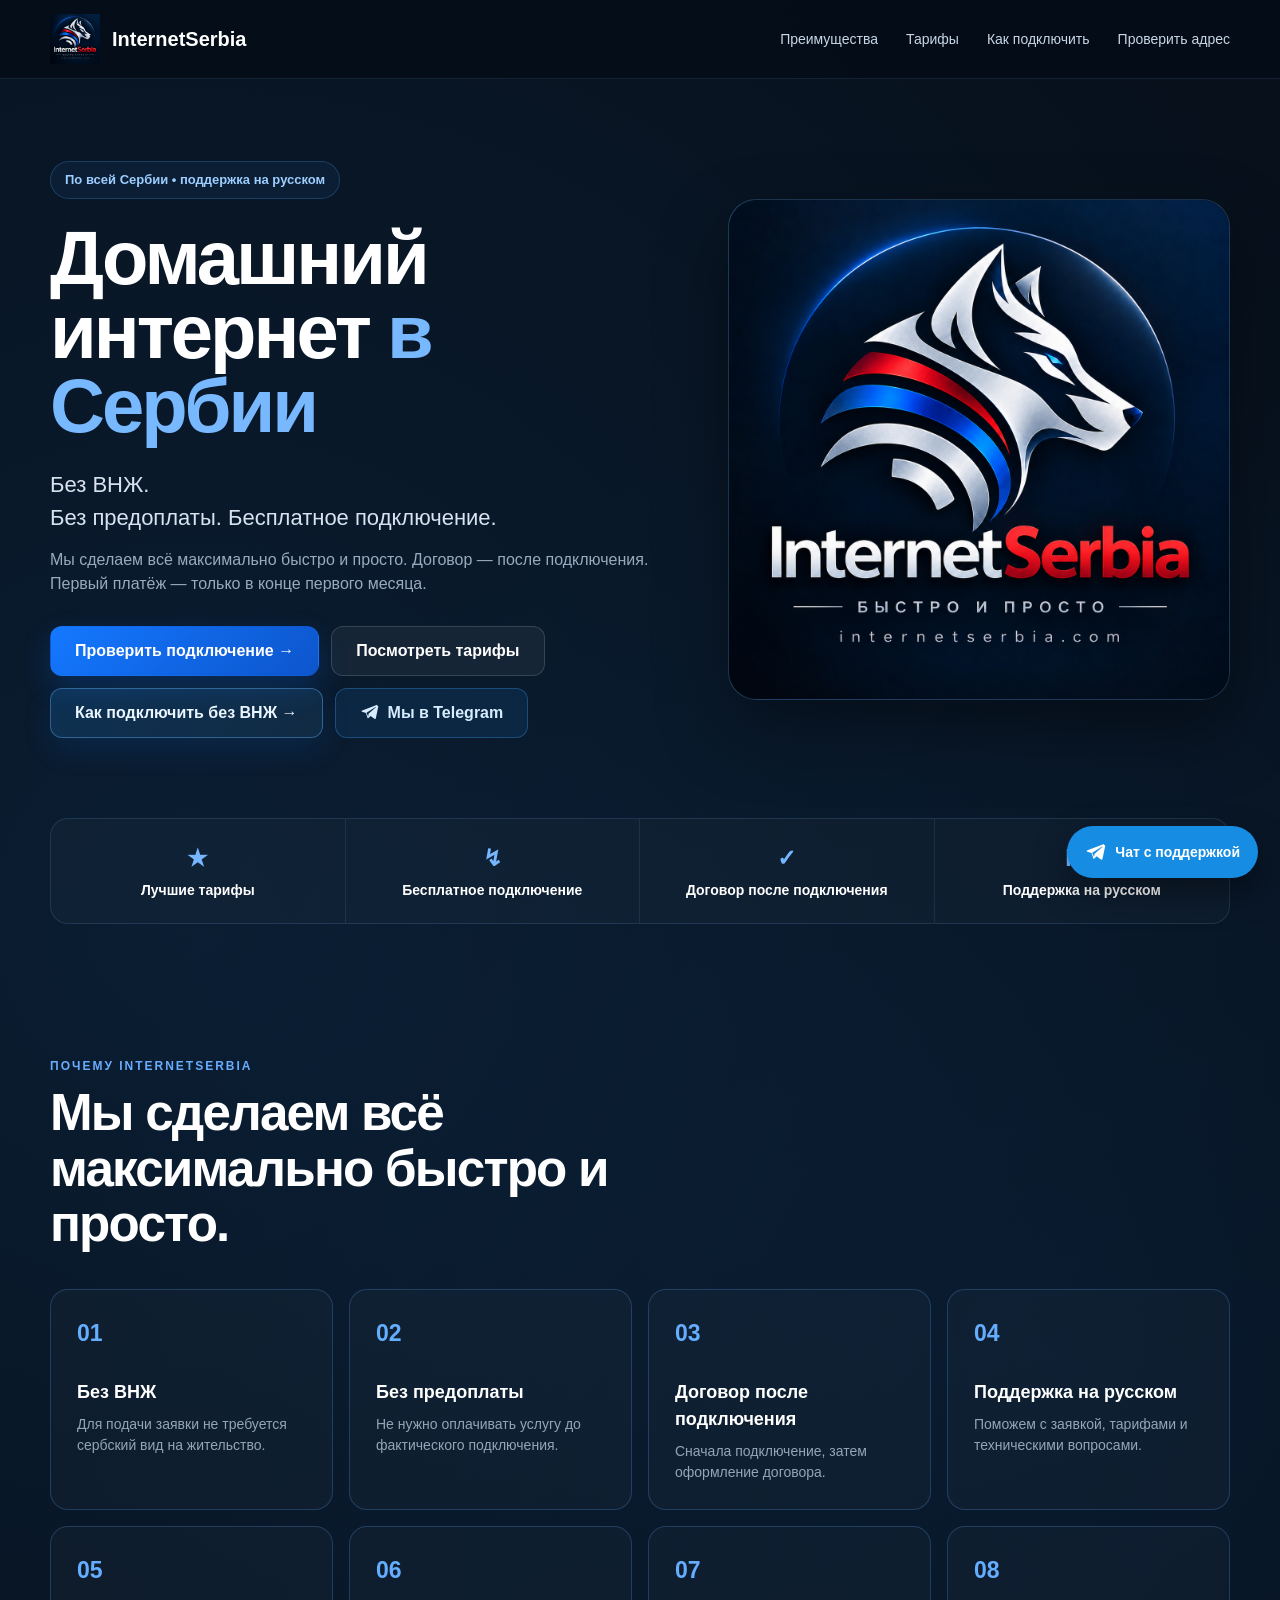
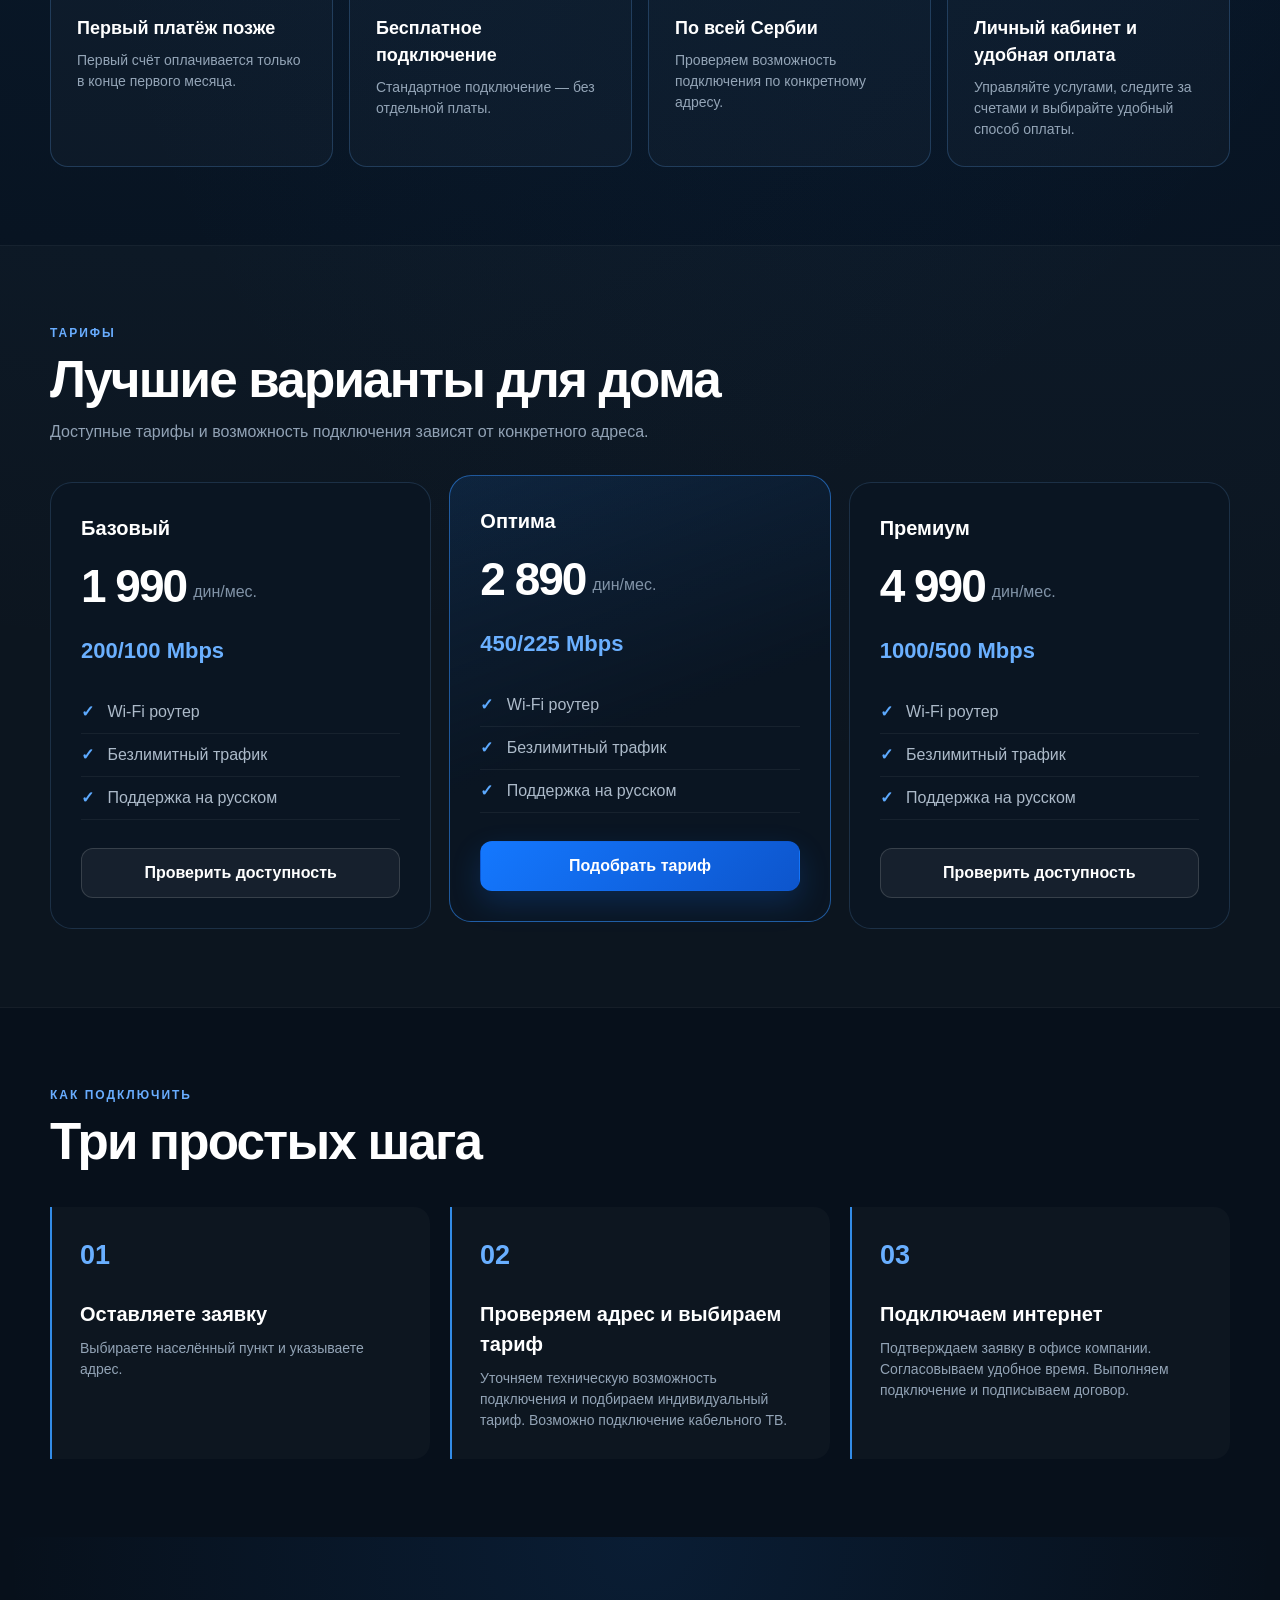
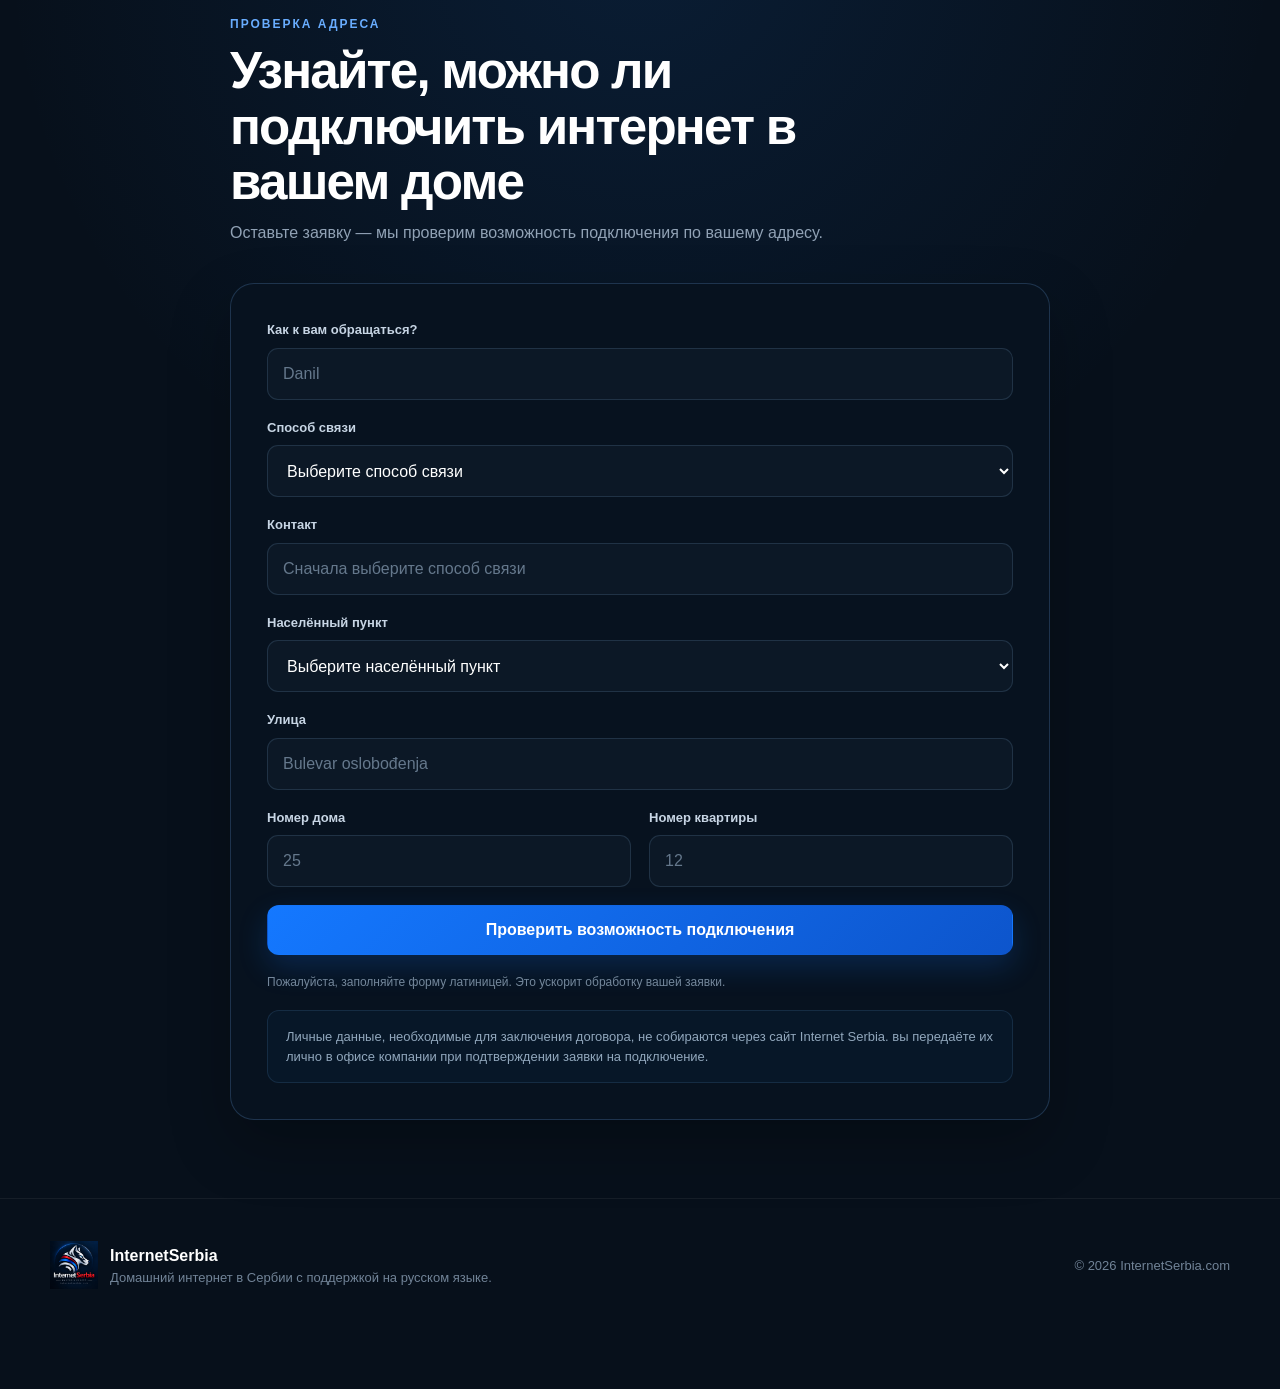
==== index.html @ b50d860d "Update index.html" ====
<!DOCTYPE html>
<html lang="ru">
<head>
<meta charset="UTF-8">

<meta
name="viewport"
content="width=device-width, initial-scale=1.0"
>

<title>Домашний интернет в Сербии — подключение и тарифы | InternetSerbia</title>

<meta
name="description"
content="Домашний интернет в Сербии с поддержкой на русском языке. Подключение без ВНЖ и предоплаты. Проверьте возможность подключения по вашему адресу."
>

<meta
name="robots"
content="index, follow, max-image-preview:large, max-snippet:-1, max-video-preview:-1"
>

<link
rel="canonical"
href="https://internetserbia.com/"
>

<meta property="og:type" content="website">
<meta property="og:locale" content="ru_RU">
<meta property="og:site_name" content="InternetSerbia">
<meta property="og:title" content="Домашний интернет в Сербии | InternetSerbia">

<meta
property="og:description"
content="Домашний интернет в Сербии с поддержкой на русском языке. Без ВНЖ и предоплаты. Проверьте возможность подключения по вашему адресу."
>

<meta property="og:url" content="https://internetserbia.com/">
<meta property="og:image" content="https://internetserbia.com/logo.png">
<meta property="og:image:alt" content="InternetSerbia — домашний интернет в Сербии">

<meta name="twitter:card" content="summary">
<meta name="twitter:title" content="Домашний интернет в Сербии | InternetSerbia">

<meta
name="twitter:description"
content="Проверьте возможность подключения домашнего интернета по вашему адресу в Сербии."
>

<meta name="twitter:image" content="https://internetserbia.com/logo.png">

<meta name="theme-color" content="#07101b">

<link rel="icon" href="logo.png">
<link rel="preload" href="logo.png" as="image" fetchpriority="high">

<script type="application/ld+json">
{
  "@context": "https://schema.org",
  "@graph": [
    {
      "@type": "Organization",
      "@id": "https://internetserbia.com/#organization",
      "name": "InternetSerbia",
      "alternateName": "Internet Serbia",
      "url": "https://internetserbia.com/",
      "logo": {
        "@type": "ImageObject",
        "url": "https://internetserbia.com/logo.png"
      },
      "description": "Домашний интернет в Сербии с поддержкой на русском языке.",
      "sameAs": [
        "https://t.me/internetserbia"
      ]
    },
    {
      "@type": "WebSite",
      "@id": "https://internetserbia.com/#website",
      "url": "https://internetserbia.com/",
      "name": "InternetSerbia",
      "alternateName": "Internet Serbia",
      "inLanguage": "ru",
      "publisher": {
        "@id": "https://internetserbia.com/#organization"
      }
    },
    {
      "@type": "WebPage",
      "@id": "https://internetserbia.com/#webpage",
      "url": "https://internetserbia.com/",
      "name": "Домашний интернет в Сербии — подключение и тарифы",
      "description": "Домашний интернет в Сербии с поддержкой на русском языке. Подключение без ВНЖ и предоплаты.",
      "inLanguage": "ru",
      "isPartOf": {
        "@id": "https://internetserbia.com/#website"
      },
      "about": {
        "@id": "https://internetserbia.com/#service"
      }
    },
    {
      "@type": "Service",
      "@id": "https://internetserbia.com/#service",
      "name": "Подключение домашнего интернета в Сербии",
      "serviceType": "Домашний интернет",
      "description": "Проверка возможности подключения домашнего интернета по адресу в Сербии с поддержкой на русском языке.",
      "provider": {
        "@id": "https://internetserbia.com/#organization"
      },
      "areaServed": {
        "@type": "Country",
        "name": "Serbia"
      },
      "url": "https://internetserbia.com/#check"
    }
  ]
}
</script>

<style>

* {
box-sizing: border-box;
margin: 0;
padding: 0;
}

html {
scroll-behavior: smooth;
}

body {
font-family: Arial, Helvetica, sans-serif;

background:
radial-gradient(circle at 15% 20%, rgba(30, 110, 190, 0.14), transparent 35%),
radial-gradient(circle at 85% 30%, rgba(20, 90, 170, 0.10), transparent 30%),
#07101b;

color: #ffffff;
line-height: 1.5;
overflow-x: hidden;
}

a {
color: inherit;
text-decoration: none;
}

img {
max-width: 100%;
display: block;
}

button,
input,
select {
font: inherit;
}

.container {
width: min(1180px, calc(100% - 40px));
margin: 0 auto;
}

header {
position: sticky;
top: 0;
z-index: 100;

backdrop-filter: blur(16px);

background: rgba(5, 13, 23, 0.88);

border-bottom: 1px solid rgba(135, 190, 255, 0.12);
}

.header-inner {
min-height: 78px;

display: flex;
align-items: center;
justify-content: space-between;

gap: 30px;
}

.logo {
display: flex;
align-items: center;
gap: 12px;

font-weight: 800;
font-size: 20px;

white-space: nowrap;
}

.logo img {
width: 50px;
height: 50px;
object-fit: contain;
}

nav {
display: flex;
align-items: center;
gap: 28px;
}

nav a {
color: #c8d6e6;
font-size: 14px;
transition: 0.2s;
}

nav a:hover {
color: #ffffff;
}

.btn {
min-height: 50px;
padding: 0 24px;
border-radius: 12px;

display: inline-flex;
align-items: center;
justify-content: center;

border: 1px solid transparent;

font-weight: 700;

cursor: pointer;

transition: 0.2s;

text-align: center;
}

.btn:hover {
transform: translateY(-2px);
}

.btn-blue {
background: linear-gradient(135deg, #1478ff, #0d55cc);
color: #ffffff;
box-shadow: 0 12px 30px rgba(20, 120, 255, 0.20);
}

.btn-dark {
background: rgba(255, 255, 255, 0.05);
color: #ffffff;
border-color: rgba(255, 255, 255, 0.14);
}

.btn-telegram {
background: rgba(30, 140, 230, 0.11);
border-color: rgba(65, 170, 255, 0.30);
color: #d7edff;
gap: 9px;
}

/* Кнопка на SEO-страницу */

.btn-guide {
background:
linear-gradient(
135deg,
rgba(30, 140, 230, 0.20),
rgba(90, 180, 255, 0.10)
);

border-color: rgba(100, 185, 255, 0.38);

color: #eaf6ff;

box-shadow:
0 12px 30px rgba(20, 120, 255, 0.12);
}

.btn-guide:hover {
border-color: rgba(120, 200, 255, 0.60);

box-shadow:
0 14px 34px rgba(20, 120, 255, 0.20);
}

.telegram-icon {
width: 19px;
height: 19px;
}

.full {
width: 100%;
}

.hero {
padding: 82px 0 62px;
}

.hero-grid {
display: grid;

grid-template-columns: 1.1fr 0.9fr;

gap: 65px;

align-items: center;
}

.eyebrow {
display: inline-flex;
align-items: center;

padding: 8px 14px;

border: 1px solid rgba(80, 165, 255, 0.24);

background: rgba(45, 125, 220, 0.08);

border-radius: 999px;

color: #9dceff;

font-size: 13px;
font-weight: 700;

margin-bottom: 22px;
}

h1 {
font-size: clamp(44px, 6vw, 76px);
line-height: 0.98;
letter-spacing: -3px;

max-width: 820px;

margin-bottom: 24px;
}

.hero-highlight {
color: #78b8ff;
}

.hero-lead {
font-size: 22px;

max-width: 680px;

color: #d8e3ef;

margin-bottom: 14px;
}

.hero-sub {
color: #99aabe;

max-width: 680px;

margin-bottom: 30px;
}

.hero-actions {
display: flex;
flex-wrap: wrap;
gap: 12px;
}

.hero-card {
position: relative;

min-height: 470px;

border-radius: 28px;

background:
linear-gradient(
145deg,
rgba(27, 83, 145, 0.18),
rgba(5, 14, 24, 0.92)
);

border: 1px solid rgba(111, 183, 255, 0.20);

overflow: hidden;

box-shadow:
0 30px 70px rgba(0, 0, 0, 0.38);

display: flex;
align-items: stretch;
justify-content: stretch;

padding: 0;
}

.hero-card::before {
content: "";

position: absolute;

width: 330px;
height: 330px;

border-radius: 50%;

background: rgba(18, 113, 230, 0.13);

filter: blur(25px);
}

.hero-card img {
position: relative;
z-index: 2;

width: 100%;
height: 100%;

max-width: none;
max-height: none;

object-fit: cover;

border-radius: 28px;

filter:
drop-shadow(
0 25px 30px rgba(0, 0, 0, 0.5)
);
}

.trust-strip {
padding: 18px 0 55px;
}

.trust-grid {
display: grid;

grid-template-columns: repeat(4, 1fr);

border:
1px solid
rgba(134, 190, 255, 0.14);

border-radius: 18px;

overflow: hidden;

background:
rgba(255, 255, 255, 0.025);
}

.trust-item {
padding: 22px;

text-align: center;

border-right:
1px solid
rgba(134, 190, 255, 0.10);
}

.trust-item:last-child {
border-right: none;
}

.trust-symbol {
color: #76b6ff;

font-size: 23px;
font-weight: 900;

margin-bottom: 5px;
}

.trust-item strong {
display: block;

font-size: 14px;
}

section {
padding: 78px 0;
}

.section-heading {
max-width: 720px;

margin-bottom: 38px;
}

.section-label {
color: #69adff;

text-transform: uppercase;

letter-spacing: 2px;

font-size: 12px;
font-weight: 800;

margin-bottom: 10px;
}

h2 {
font-size: clamp(34px, 4vw, 52px);

line-height: 1.08;

letter-spacing: -1.8px;

margin-bottom: 12px;
}

.section-heading p {
color: #91a2b5;
}

.benefits-grid {
display: grid;

grid-template-columns:
repeat(4, 1fr);

gap: 16px;
}

.benefit {
min-height: 210px;

padding: 26px;

border:
1px solid
rgba(95, 170, 245, 0.23);

border-radius: 18px;

background:
rgba(255, 255, 255, 0.025);
}

.benefit-number {
color: #64adff;

font-size: 23px;
font-weight: 900;

margin-bottom: 28px;
}

.benefit h3 {
font-size: 18px;

margin-bottom: 8px;
}

.benefit p {
color: #94a5b7;

font-size: 14px;
}

.tariffs-section {
background:
rgba(255, 255, 255, 0.018);

border-top:
1px solid
rgba(255, 255, 255, 0.04);

border-bottom:
1px solid
rgba(255, 255, 255, 0.04);
}

.tariffs-grid {
display: grid;

grid-template-columns:
repeat(3, 1fr);

gap: 18px;
}

.tariff {
border:
1px solid
rgba(121, 184, 245, 0.17);

border-radius: 22px;

background: #0a1522;

padding: 30px;

display: flex;
flex-direction: column;

min-height: 430px;
}

.tariff.featured {
border-color:
rgba(50, 145, 255, 0.55);

background:
linear-gradient(
160deg,
rgba(25, 105, 200, 0.17),
#0a1522 55%
);

transform: translateY(-7px);
}

.tariff-name {
font-size: 20px;
font-weight: 800;

margin-bottom: 20px;
}

.price {
display: flex;

align-items: flex-end;

gap: 7px;

margin-bottom: 25px;
}

.price strong {
font-size: 46px;

line-height: 1;

letter-spacing: -2px;
}

.price span {
color: #8193a7;

margin-bottom: 5px;
}

.speed {
color: #6bb0ff;

font-weight: 800;
font-size: 22px;

margin-bottom: 24px;
}

.tariff ul {
list-style: none;

margin-bottom: 28px;

flex: 1;
}

.tariff li {
color: #acbac9;

padding: 9px 0;

border-bottom:
1px solid
rgba(255, 255, 255, 0.055);
}

.tariff li::before {
content: "✓";

color: #5daaff;

margin-right: 9px;

font-weight: 900;
}

.steps-grid {
display: grid;

grid-template-columns:
repeat(3, 1fr);

gap: 20px;
}

.step {
padding: 28px;

border-left:
2px solid #338ce7;

background:
rgba(255, 255, 255, 0.025);

border-radius:
0 16px 16px 0;
}

.step-number {
color: #69afff;

font-size: 27px;
font-weight: 900;

margin-bottom: 24px;
}

.step h3 {
font-size: 20px;

margin-bottom: 9px;
}

.step p {
color: #93a4b6;

font-size: 14px;
}

.check-section {
background:
radial-gradient(
circle at 50% 0%,
rgba(26, 108, 204, 0.14),
transparent 45%
);
}

.check-wrap {
max-width: 820px;

margin: 0 auto;
}

.check-card {
padding: 36px;

border-radius: 24px;

border:
1px solid
rgba(113, 181, 248, 0.21);

background:
rgba(8, 19, 32, 0.93);

box-shadow:
0 25px 60px
rgba(0, 0, 0, 0.25);
}

.form {
display: grid;

grid-template-columns:
repeat(2, 1fr);

gap: 18px;
}

.field {
display: flex;

flex-direction: column;

gap: 8px;
}

.field.full-width {
grid-column: 1 / -1;
}

label {
color: #c7d5e4;

font-size: 13px;
font-weight: 700;
}

input,
select {
width: 100%;

min-height: 52px;

padding: 0 15px;

border-radius: 11px;

border:
1px solid
rgba(133, 177, 220, 0.17);

background: #0c1826;

color: #ffffff;

outline: none;

transition: 0.2s;
}

input::placeholder {
color: #65788c;
}

input:focus,
select:focus {
border-color: #3a93ed;

box-shadow:
0 0 0 3px
rgba(58, 147, 237, 0.10);
}

select option {
background: #101c2a;

color: #fff;
}

.form-note {
grid-column: 1 / -1;

color: #74879b;

font-size: 12px;

line-height: 1.6;
}

.contract-note {
margin-top: 18px;

padding: 16px 18px;

border-radius: 12px;

border:
1px solid
rgba(105, 169, 232, 0.14);

background:
rgba(24, 88, 150, 0.08);

color: #91a7bc;

font-size: 13px;
}

.success-message {
display: none;

margin-bottom: 25px;

padding: 19px 20px;

border-radius: 14px;

border:
1px solid
rgba(72, 190, 123, 0.45);

background:
rgba(72, 190, 123, 0.10);

color: #c9f6dc;

font-weight: 700;

line-height: 1.5;
}

footer {
padding: 42px 0 100px;

border-top:
1px solid
rgba(255, 255, 255, 0.06);
}

.footer-inner {
display: flex;

justify-content: space-between;
align-items: center;

gap: 30px;
}

.footer-brand {
display: flex;
align-items: center;

gap: 12px;
}

.footer-brand img {
width: 48px;
height: 48px;

object-fit: contain;
}

.footer-brand strong {
display: block;
}

.footer-brand p,
.copyright {
color: #718397;

font-size: 13px;
}

.support-float {
position: fixed;

right: 22px;
bottom: 22px;

z-index: 200;

min-height: 52px;

padding: 0 18px;

border-radius: 999px;

display: flex;
align-items: center;

gap: 9px;

background: #168de2;

color: #ffffff;

font-weight: 800;
font-size: 14px;

box-shadow:
0 14px 35px
rgba(0, 0, 0, 0.38);

transition: 0.2s;
}

.support-float:hover {
transform: translateY(-3px);
}

.support-float svg {
width: 21px;
height: 21px;
}

@media (max-width: 950px) {

nav {
display: none;
}

.hero-grid {
grid-template-columns: 1fr;

gap: 40px;
}

.hero-card {
min-height: 360px;
}

.trust-grid {
grid-template-columns:
repeat(2, 1fr);
}

.trust-item:nth-child(2) {
border-right: none;
}

.trust-item:nth-child(-n+2) {
border-bottom:
1px solid
rgba(134, 190, 255, 0.10);
}

.benefits-grid {
grid-template-columns:
repeat(2, 1fr);
}

.tariffs-grid {
grid-template-columns: 1fr;
}

.tariff.featured {
transform: none;
}

.steps-grid {
grid-template-columns: 1fr;
}

}

@media (max-width: 650px) {

.container {
width:
min(
100% - 24px,
1180px
);
}

.header-inner {
min-height: 68px;
}

.logo {
font-size: 17px;
}

.logo img {
width: 42px;
height: 42px;
}

.hero {
padding: 55px 0 45px;
}

h1 {
font-size: 45px;

letter-spacing: -2px;
}

.hero-lead {
font-size: 18px;
}

.hero-actions {
flex-direction: column;
}

.hero-actions .btn {
width: 100%;
}

.hero-card {
min-height: 300px;

padding: 0;
}

section {
padding: 58px 0;
}

.trust-grid {
grid-template-columns:
1fr 1fr;
}

.trust-item {
padding: 18px 10px;
}

.benefits-grid {
grid-template-columns: 1fr;
}

.benefit {
min-height: auto;
}

.form {
grid-template-columns: 1fr;
}

.field.full-width,
.form-note {
grid-column: auto;
}

.check-card {
padding: 22px 16px;
}

.footer-inner {
flex-direction: column;

align-items: flex-start;
}

.support-float {
right: 14px;
bottom: 14px;

min-height: 48px;

padding: 0 15px;

font-size: 13px;
}

}

</style>
</head>

<body>

<header>

<div class="container header-inner">

<a class="logo" href="#">

<img
src="logo.png"
alt="InternetSerbia"
>

<span>
InternetSerbia
</span>

</a>

<nav>

<a href="#benefits">
Преимущества
</a>

<a href="#tariffs">
Тарифы
</a>

<a href="#steps">
Как подключить
</a>

<a href="#check">
Проверить адрес
</a>

</nav>

</div>

</header>

<main>

<section class="hero">

<div class="container hero-grid">

<div>

<div class="eyebrow">
По всей Сербии • поддержка на русском
</div>

<h1>
Домашний интернет
<span class="hero-highlight">
в Сербии
</span>
</h1>

<p class="hero-lead">
Без ВНЖ.<br>
Без предоплаты. Бесплатное подключение.
</p>

<p class="hero-sub">
Мы сделаем всё максимально быстро и просто.
Договор — после подключения.
Первый платёж — только в конце первого месяца.
</p>

<div class="hero-actions">

<a
class="btn btn-blue"
href="#check"
>
Проверить подключение →
</a>

<a
class="btn btn-dark"
href="tariffs.html"
>
Посмотреть тарифы
</a>

<a
class="btn btn-guide"
href="internet-v-serbii-bez-vnzh.html"
>
Как подключить без ВНЖ →
</a>

<a
class="btn btn-telegram"
href="https://t.me/internetserbia"
target="_blank"
rel="noopener noreferrer"
>

<svg
class="telegram-icon"
viewBox="0 0 24 24"
fill="currentColor"
aria-hidden="true"
>

<path
d="M21.7 2.3 2.9 9.55c-1.28.51-1.27 1.22-.23 1.54l4.82 1.5 1.84 5.72c.22.61.11.86.75.86.49 0 .71-.22.98-.48l2.33-2.27 4.85 3.58c.89.49 1.53.24 1.75-.83l3-14.13c.31-1.3-.49-1.89-1.28-1.54ZM8.25 12.25l10.89-6.87c.54-.33 1.03-.15.63.2l-8.99 8.11-.35 3.76-2.18-5.2Z"
/>

</svg>

Мы в Telegram

</a>

</div>

</div>

<div class="hero-card">

<img
src="logo.png"
alt="InternetSerbia"
>

</div>

</div>

</section>

<div class="trust-strip">

<div class="container">

<div class="trust-grid">

<div class="trust-item">

<div class="trust-symbol">
★
</div>

<strong>
Лучшие тарифы
</strong>

</div>

<div class="trust-item">

<div class="trust-symbol">
↯
</div>

<strong>
Бесплатное подключение
</strong>

</div>

<div class="trust-item">

<div class="trust-symbol">
✓
</div>

<strong>
Договор после подключения
</strong>

</div>

<div class="trust-item">

<div class="trust-symbol">
RU
</div>

<strong>
Поддержка на русском
</strong>

</div>

</div>

</div>

</div>

<section id="benefits">

<div class="container">

<div class="section-heading">

<div class="section-label">
Почему InternetSerbia
</div>

<h2>
Мы сделаем всё максимально быстро и просто.
</h2>

</div>

<div class="benefits-grid">

<div class="benefit">

<div class="benefit-number">
01
</div>

<h3>
Без ВНЖ
</h3>

<p>
Для подачи заявки не требуется сербский вид на жительство.
</p>

</div>

<div class="benefit">

<div class="benefit-number">
02
</div>

<h3>
Без предоплаты
</h3>

<p>
Не нужно оплачивать услугу до фактического подключения.
</p>

</div>

<div class="benefit">

<div class="benefit-number">
03
</div>

<h3>
Договор после подключения
</h3>

<p>
Сначала подключение, затем оформление договора.
</p>

</div>

<div class="benefit">

<div class="benefit-number">
04
</div>

<h3>
Поддержка на русском
</h3>

<p>
Поможем с заявкой, тарифами и техническими вопросами.
</p>

</div>

<div class="benefit">

<div class="benefit-number">
05
</div>

<h3>
Первый платёж позже
</h3>

<p>
Первый счёт оплачивается только в конце первого месяца.
</p>

</div>

<div class="benefit">

<div class="benefit-number">
06
</div>

<h3>
Бесплатное подключение
</h3>

<p>
Стандартное подключение — без отдельной платы.
</p>

</div>

<div class="benefit">

<div class="benefit-number">
07
</div>

<h3>
По всей Сербии
</h3>

<p>
Проверяем возможность подключения по конкретному адресу.
</p>

</div>

<div class="benefit">

<div class="benefit-number">
08
</div>

<h3>
Личный кабинет и удобная оплата
</h3>

<p>
Управляйте услугами, следите за счетами и выбирайте удобный способ оплаты.
</p>

</div>

</div>

</div>

</section>

<section
class="tariffs-section"
id="tariffs"
>

<div class="container">

<div class="section-heading">

<div class="section-label">
Тарифы
</div>

<h2>
Лучшие варианты для дома
</h2>

<p>
Доступные тарифы и возможность подключения зависят от конкретного адреса.
</p>

</div>

<div class="tariffs-grid">

<article class="tariff">

<div class="tariff-name">
Базовый
</div>

<div class="price">

<strong>
1 990
</strong>

<span>
дин/мес.
</span>

</div>

<div class="speed">
200/100 Mbps
</div>

<ul>

<li>
Wi-Fi роутер
</li>

<li>
Безлимитный трафик
</li>

<li>
Поддержка на русском
</li>

</ul>

<a
class="btn btn-dark"
href="#check"
>
Проверить доступность
</a>

</article>

<article class="tariff featured">

<div class="tariff-name">
Оптима
</div>

<div class="price">

<strong>
2 890
</strong>

<span>
дин/мес.
</span>

</div>

<div class="speed">
450/225 Mbps
</div>

<ul>

<li>
Wi-Fi роутер
</li>

<li>
Безлимитный трафик
</li>

<li>
Поддержка на русском
</li>

</ul>

<a
class="btn btn-blue"
href="#check"
>
Подобрать тариф
</a>

</article>

<article class="tariff">

<div class="tariff-name">
Премиум
</div>

<div class="price">

<strong>
4 990
</strong>

<span>
дин/мес.
</span>

</div>

<div class="speed">
1000/500 Mbps
</div>

<ul>

<li>
Wi-Fi роутер
</li>

<li>
Безлимитный трафик
</li>

<li>
Поддержка на русском
</li>

</ul>

<a
class="btn btn-dark"
href="#check"
>
Проверить доступность
</a>

</article>

</div>

</div>

</section>

<section id="steps">

<div class="container">

<div class="section-heading">

<div class="section-label">
Как подключить
</div>

<h2>
Три простых шага
</h2>

</div>

<div class="steps-grid">

<div class="step">

<div class="step-number">
01
</div>

<h3>
Оставляете заявку
</h3>

<p>
Выбираете населённый пункт и указываете адрес.
</p>

</div>

<div class="step">

<div class="step-number">
02
</div>

<h3>
Проверяем адрес и выбираем тариф
</h3>

<p>
Уточняем техническую возможность подключения и подбираем индивидуальный тариф.
Возможно подключение кабельного ТВ.
</p>

</div>

<div class="step">

<div class="step-number">
03
</div>

<h3>
Подключаем интернет
</h3>

<p>
Подтверждаем заявку в офисе компании. Согласовываем удобное время. Выполняем подключение и подписываем договор.
</p>

</div>

</div>

</div>

</section>

<section
class="check-section"
id="check"
>

<div class="container">

<div class="check-wrap">

<div class="section-heading">

<div class="section-label">
Проверка адреса
</div>

<h2>
Узнайте, можно ли подключить интернет в вашем доме
</h2>

<p>
Оставьте заявку — мы проверим возможность подключения по вашему адресу.
</p>

</div>

<div
class="success-message"
id="successMessage"
>
✓ Заявка отправлена. Мы проверим возможность подключения и свяжемся с вами.
</div>

<div class="check-card">

<form
class="form"
id="applicationForm"
method="POST"
>

<input
type="text"
name="_honey"
tabindex="-1"
autocomplete="off"
style="display:none"
>

<div class="field full-width">

<label for="name">
Как к вам обращаться?
</label>

<input
id="name"
name="name"
type="text"
placeholder="Danil"
autocomplete="name"
required
>

</div>

<div class="field full-width">

<label for="contactType">
Способ связи
</label>

<select
id="contactType"
name="contact_type"
required
>

<option value="">
Выберите способ связи
</option>

<option value="telegram">
Telegram
</option>

<option value="email">
E-mail
</option>

</select>

</div>

<div class="field full-width">

<label for="contact">
Контакт
</label>

<input
id="contact"
name="contact"
type="text"
placeholder="Сначала выберите способ связи"
autocomplete="off"
required
>

</div>

<div class="field full-width">

<label for="city">
Населённый пункт
</label>

<select
id="city"
name="city"
required
>

<option value="">
Выберите населённый пункт
</option>

<option>Beograd</option>
<option>Bor</option>
<option>Cacak</option>
<option>Jagodina</option>
<option>Kikinda</option>
<option>Kopaonik</option>
<option>Kragujevac</option>
<option>Kraljevo</option>
<option>Krusevac</option>
<option>Lazarevac</option>
<option>Leskovac</option>
<option>Loznica</option>
<option>Mladenovac</option>
<option>Nis</option>
<option>Novi Beograd</option>
<option>Novi Pazar</option>
<option>Novi Sad</option>
<option>Obrenovac</option>
<option>Pancevo</option>
<option>Paracin</option>
<option>Pirot</option>
<option>Pozarevac</option>
<option>Pozega</option>
<option>Ruma</option>
<option>Sabac</option>
<option>Smederevo</option>
<option>Sombor</option>
<option>Sremska Mitrovica</option>
<option>Subotica</option>
<option>Uzice</option>
<option>Valjevo</option>
<option>Vranje</option>
<option>Vrbas</option>
<option>Vrnjacka Banja</option>
<option>Vrsac</option>
<option>Zemun</option>
<option>Zlatibor</option>
<option>Zrenjanin</option>

</select>

</div>

<div class="field full-width">

<label for="street">
Улица
</label>

<input
id="street"
name="street"
type="text"
placeholder="Bulevar oslobođenja"
required
>

</div>

<div class="field">

<label for="house">
Номер дома
</label>

<input
id="house"
name="house"
type="text"
placeholder="25"
required
>

</div>

<div class="field">

<label for="apartment">
Номер квартиры
</label>

<input
id="apartment"
name="apartment"
type="text"
placeholder="12"
required
>

</div>

<div class="field full-width">

<button
class="btn btn-blue full"
id="submitButton"
type="submit"
>
Проверить возможность подключения
</button>

</div>

<p class="form-note">
Пожалуйста, заполняйте форму латиницей.
Это ускорит обработку вашей заявки.
</p>

</form>

<div class="contract-note">
Личные данные, необходимые для заключения договора, не собираются через сайт Internet Serbia.
вы передаёте их лично в офисе компании при подтверждении заявки на подключение.
</div>

</div>

</div>

</div>

</section>

</main>

<footer>

<div class="container footer-inner">

<div class="footer-brand">

<img
src="logo.png"
alt="InternetSerbia"
>

<div>

<strong>
InternetSerbia
</strong>

<p>
Домашний интернет в Сербии с поддержкой на русском языке.
</p>

</div>

</div>

<div class="copyright">
© 2026 InternetSerbia.com
</div>

</div>

</footer>

<a
class="support-float"
href="https://t.me/internet_serbia"
target="_blank"
rel="noopener noreferrer"
aria-label="Чат с поддержкой в Telegram"
>

<svg
viewBox="0 0 24 24"
fill="currentColor"
aria-hidden="true"
>

<path
d="M21.7 2.3 2.9 9.55c-1.28.51-1.27 1.22-.23 1.54l4.82 1.5 1.84 5.72c.22.61.11.86.75.86.49 0 .71-.22.98-.48l2.33-2.27 4.85 3.58c.89.49 1.53.24 1.75-.83l3-14.13c.31-1.3-.49-1.89-1.28-1.54ZM8.25 12.25l10.89-6.87c.54-.33 1.03-.15.63.2l-8.99 8.11-.35 3.76-2.18-5.2Z"
/>

</svg>

<span>
Чат с поддержкой
</span>

</a>

<script>

const applicationForm =
document.getElementById("applicationForm");

const submitButton =
document.getElementById("submitButton");

const successMessage =
document.getElementById("successMessage");

const workerUrl =
"https://internetserbia-api.kedikun.workers.dev/";

const contactType =
document.getElementById("contactType");

const contactInput =
document.getElementById("contact");

contactType.addEventListener("change", function () {

if (contactType.value === "email") {

contactInput.type = "email";
contactInput.placeholder = "name@example.com";
contactInput.autocomplete = "email";

} else if (contactType.value === "telegram") {

contactInput.type = "text";
contactInput.placeholder = "@username";
contactInput.autocomplete = "off";

} else {

contactInput.type = "text";
contactInput.placeholder = "Сначала выберите способ связи";
contactInput.autocomplete = "off";

}

});

applicationForm.addEventListener("submit", async function (event) {

event.preventDefault();

submitButton.disabled = true;

submitButton.textContent =
"Отправляем заявку...";

successMessage.style.display =
"none";

const formData =
new FormData(applicationForm);

const payload = {

name:
String(
formData.get("name") || ""
).trim(),

email:
String(
formData.get("contact_type") || ""
) === "email"

? String(
formData.get("contact") || ""
).trim()

: "",

telegram:
String(
formData.get("contact_type") || ""
) === "telegram"

? String(
formData.get("contact") || ""
).trim()

: "",

city:
String(
formData.get("city") || ""
).trim(),

street:
String(
formData.get("street") || ""
).trim(),

house:
String(
formData.get("house") || ""
).trim(),

apartment:
String(
formData.get("apartment") || ""
).trim(),

_honey:
String(
formData.get("_honey") || ""
).trim()

};

try {

const response =
await fetch(
workerUrl,
{

method: "POST",

headers: {
"Content-Type":
"application/json"
},

body:
JSON.stringify(payload)

}
);

let result = {};

try {

result =
await response.json();

} catch (error) {

result = {};

}

if (
!response.ok ||
!result.success
) {

throw new Error(
result.message ||
"Не удалось отправить заявку. Пожалуйста, попробуйте ещё раз."
);

}

const applicationNumber =
result.application_number || "";

successMessage.style.borderColor =
"rgba(72, 190, 123, 0.45)";

successMessage.style.background =
"rgba(72, 190, 123, 0.10)";

successMessage.style.color =
"#c9f6dc";

successMessage.textContent =
applicationNumber

? "✓ Заявка отправлена. Номер заявки: " +
applicationNumber +
". Мы проверим возможность подключения и свяжемся с вами."

: "✓ Заявка отправлена. Мы проверим возможность подключения и свяжемся с вами.";

successMessage.style.display =
"block";

applicationForm.reset();

successMessage.scrollIntoView({

behavior: "smooth",
block: "center"

});

} catch (error) {

successMessage.style.borderColor =
"rgba(230, 90, 90, 0.45)";

successMessage.style.background =
"rgba(230, 90, 90, 0.10)";

successMessage.style.color =
"#ffd2d2";

successMessage.textContent =
"Не удалось отправить заявку. Пожалуйста, попробуйте ещё раз.";

successMessage.style.display =
"block";

successMessage.scrollIntoView({

behavior: "smooth",
block: "center"

});

} finally {

submitButton.disabled =
false;

submitButton.textContent =
"Проверить возможность подключения";

}

});

</script>

</body>
</html>
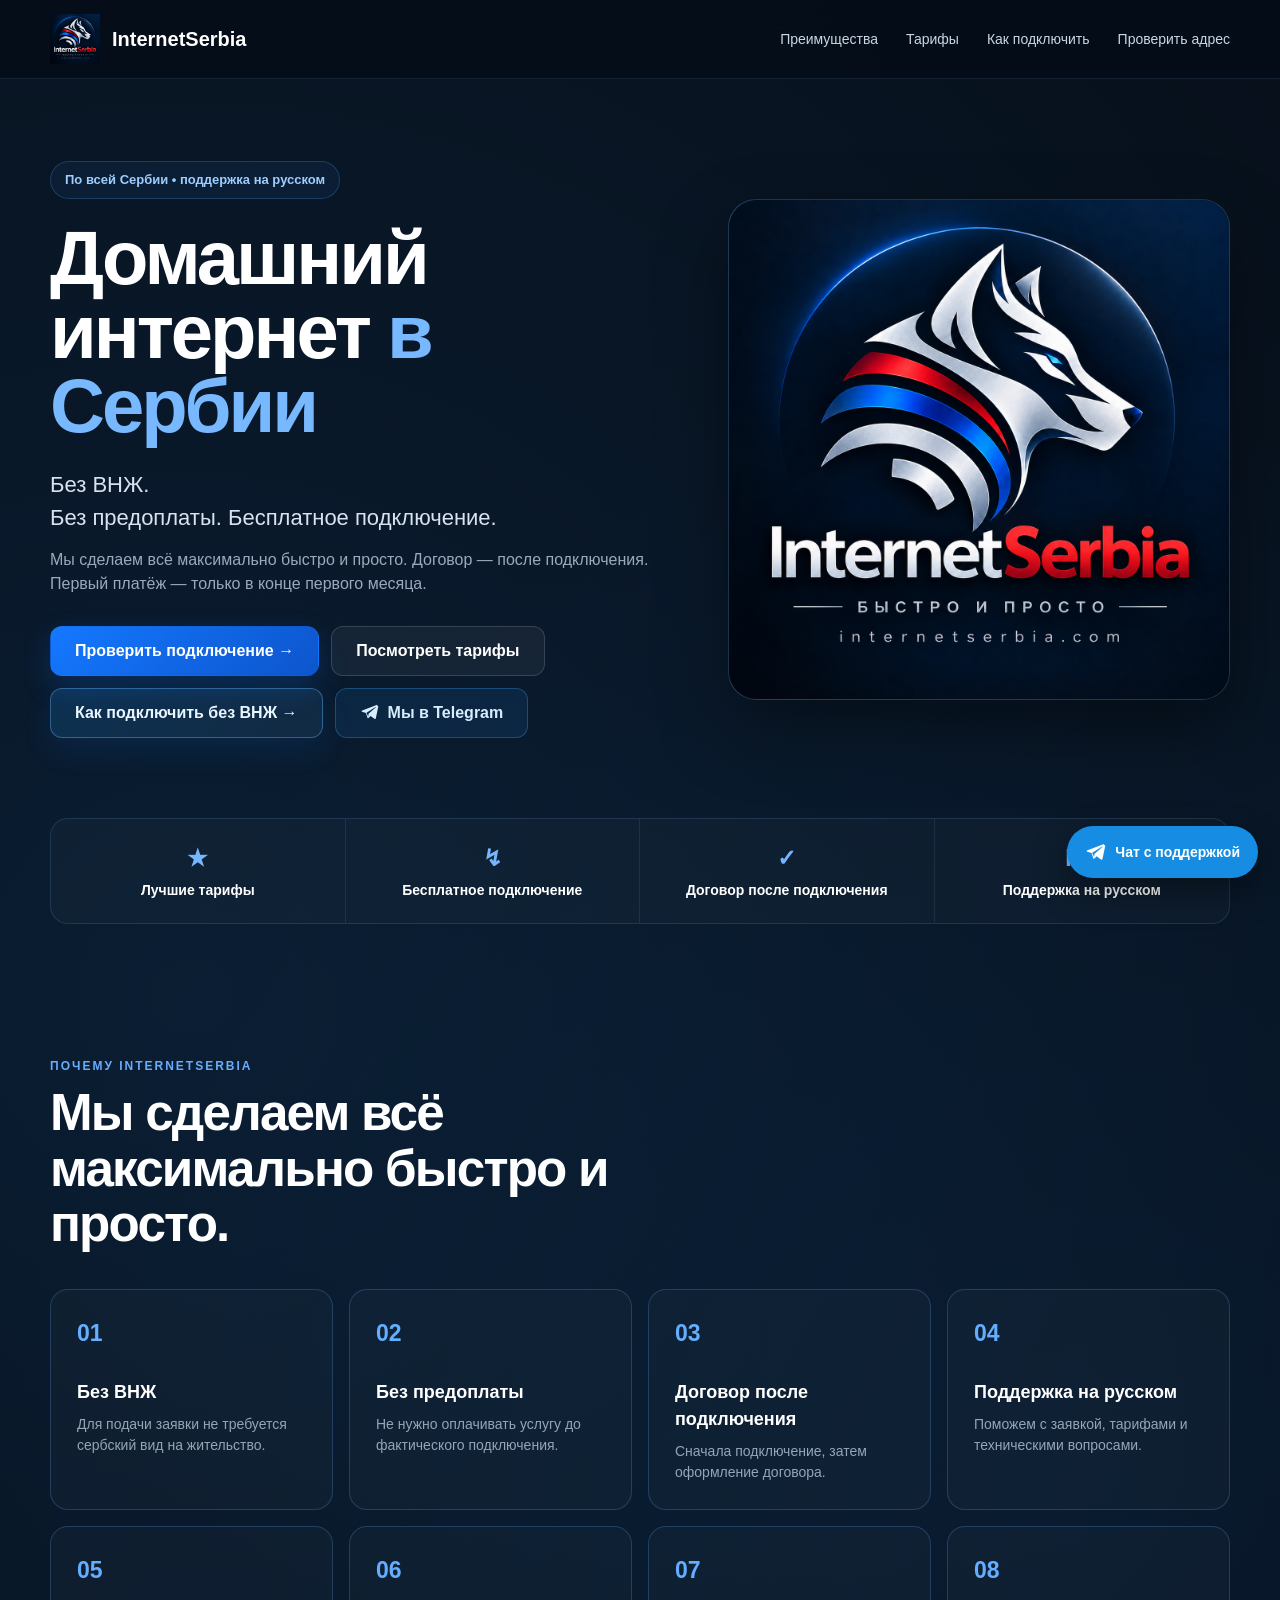
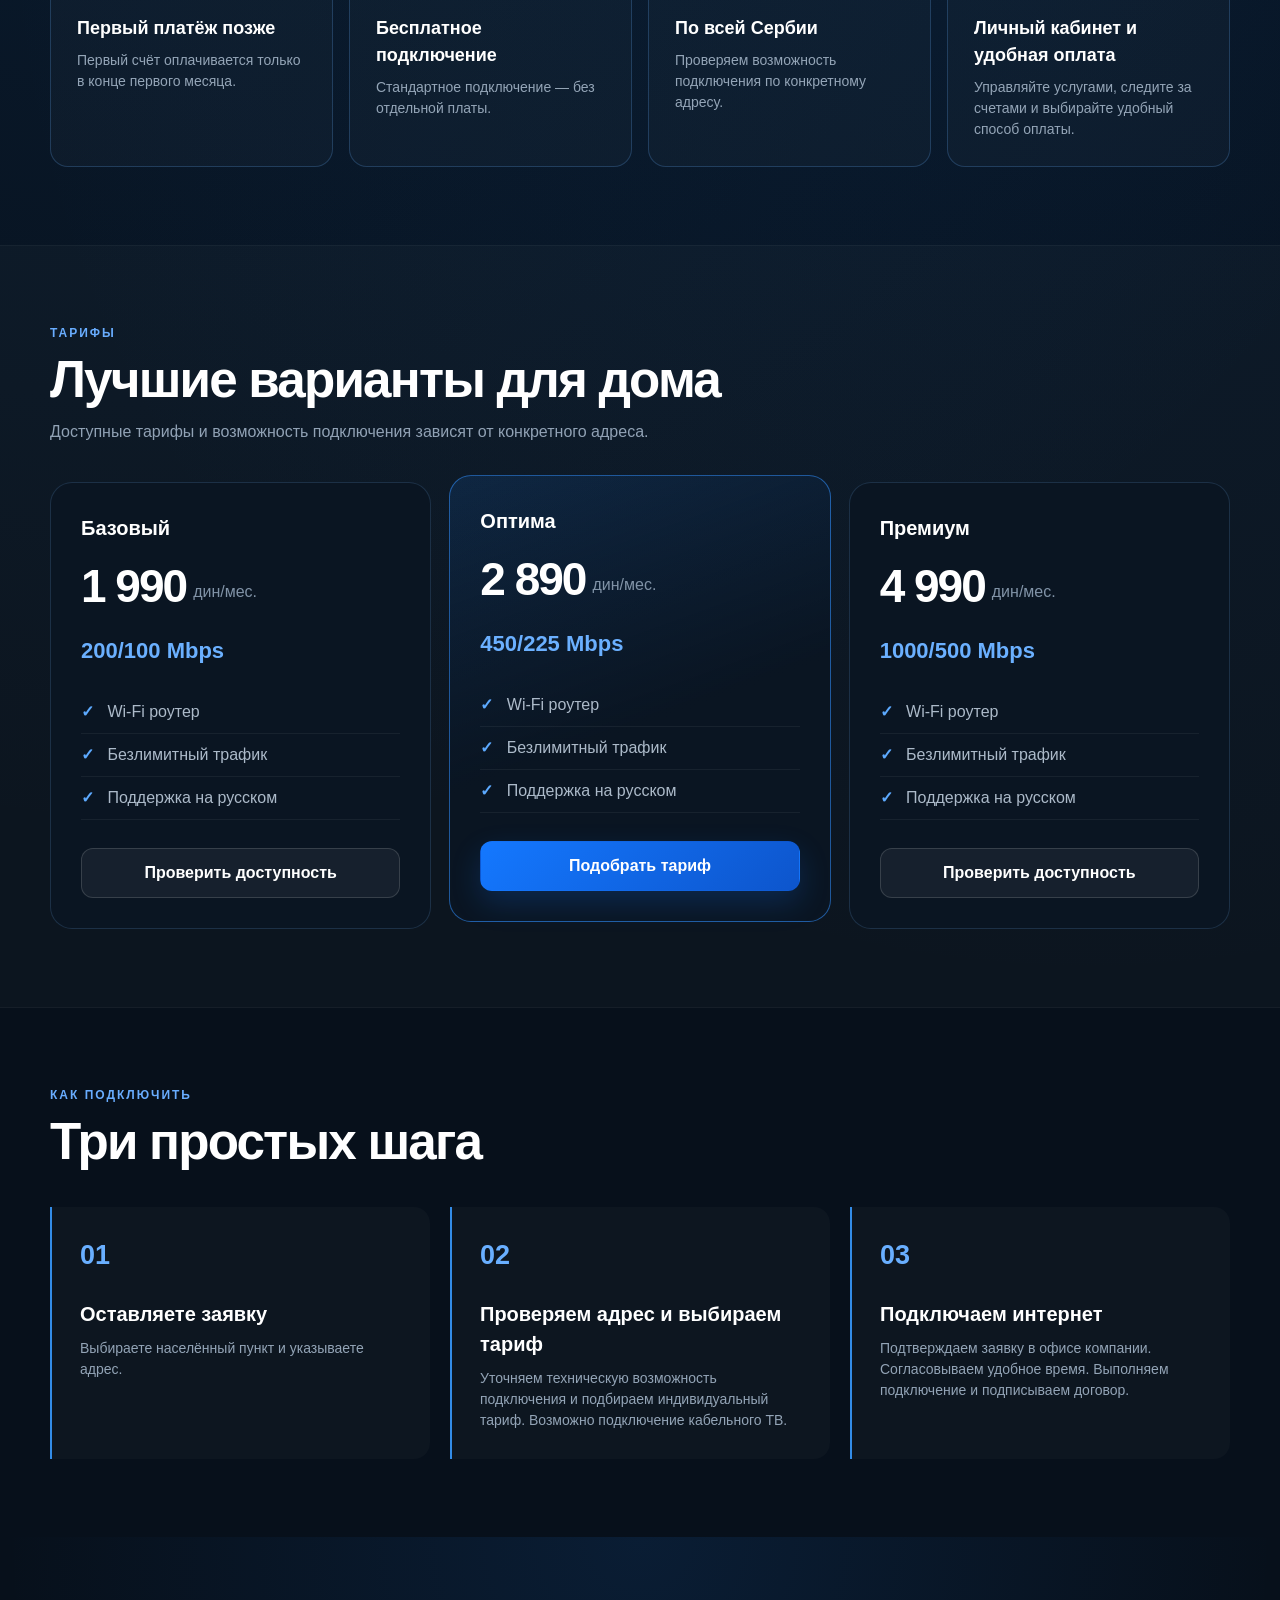
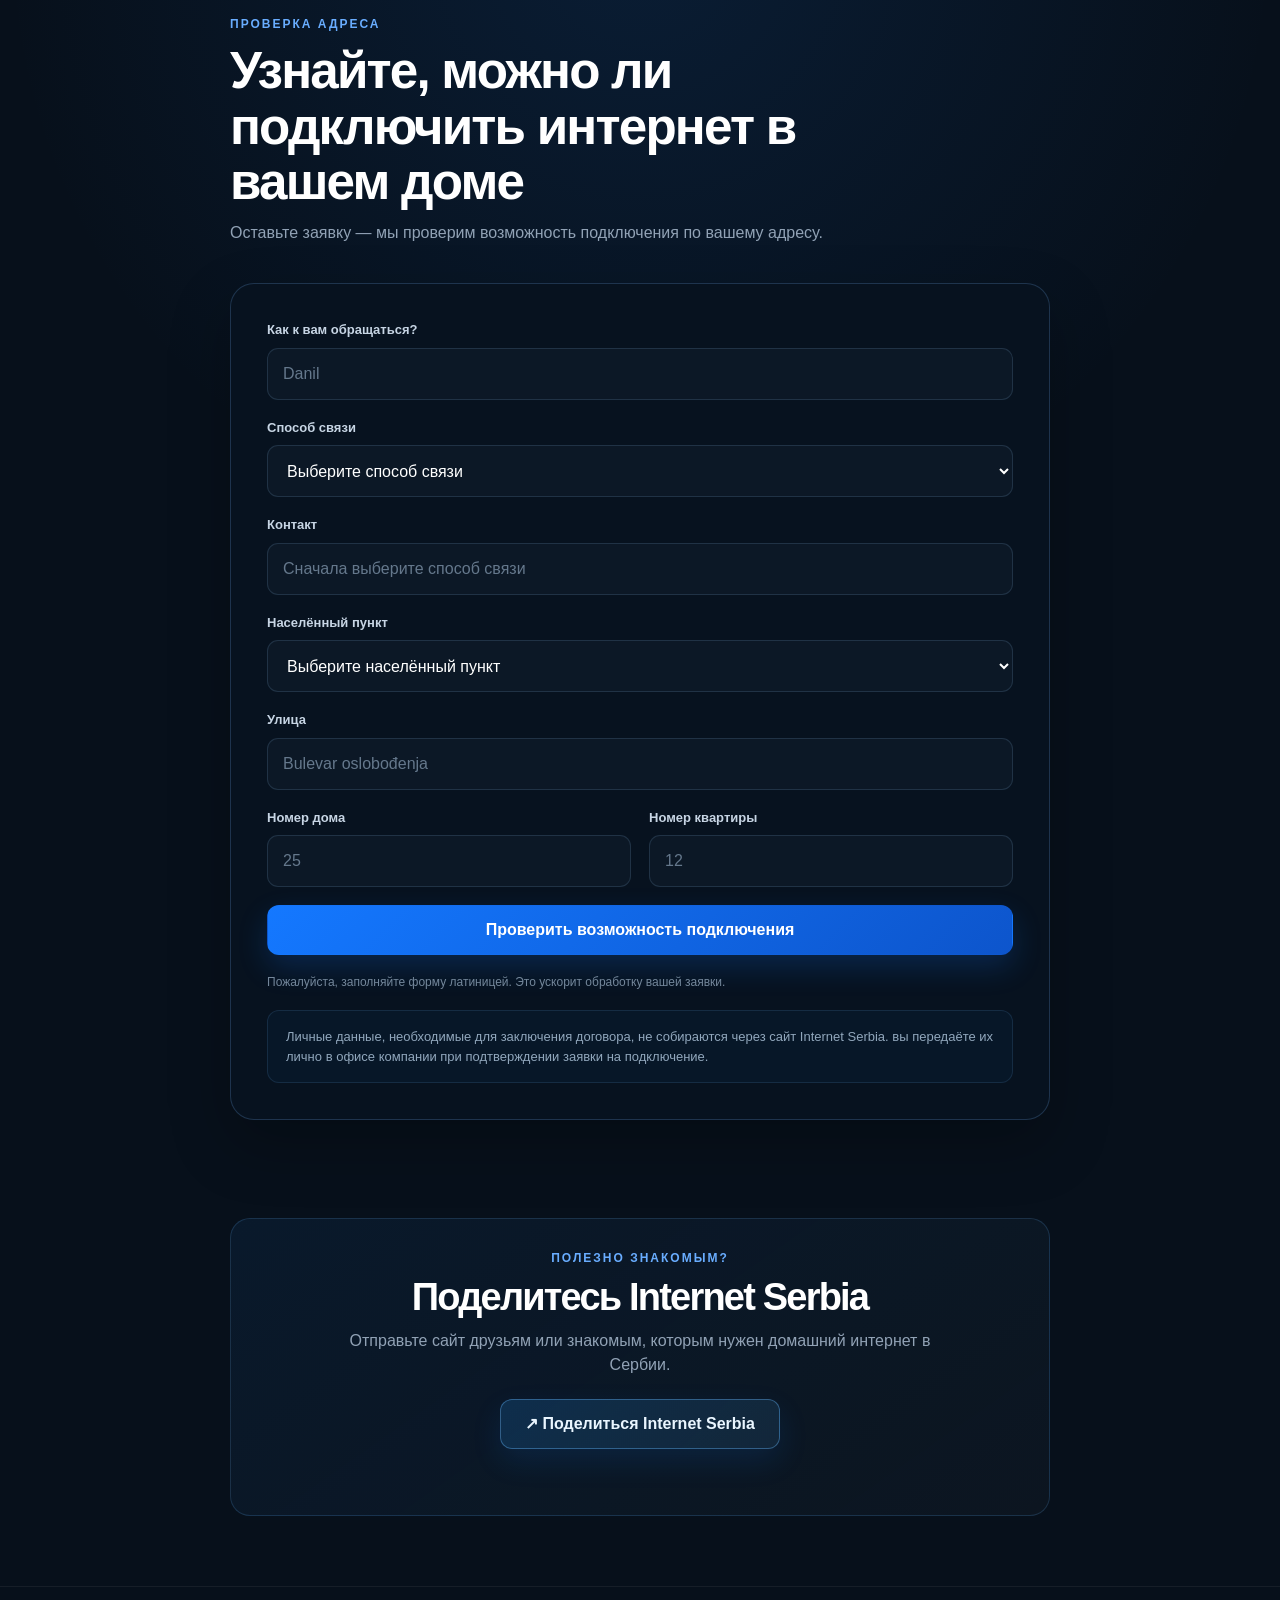
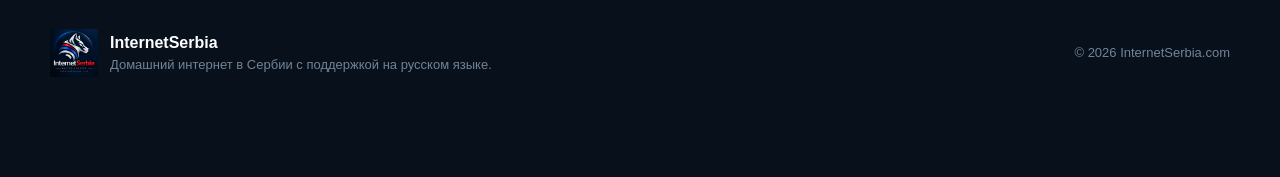
==== commit f1f9198e: "Update index.html" ====
--- a/index.html
+++ b/index.html
@@ -261,8 +261,6 @@
 gap: 9px;
 }
 
-/* Кнопка на SEO-страницу */
-
 .btn-guide {
 background:
 linear-gradient(
@@ -880,6 +878,63 @@
 line-height: 1.5;
 }
 
+/* Блок "Поделиться" */
+
+.share-section {
+padding: 20px 0 70px;
+}
+
+.share-card {
+max-width: 820px;
+
+margin: 0 auto;
+
+padding: 30px 32px;
+
+border-radius: 20px;
+
+border:
+1px solid
+rgba(95, 170, 245, 0.18);
+
+background:
+linear-gradient(
+145deg,
+rgba(30, 110, 190, 0.10),
+rgba(255, 255, 255, 0.025)
+);
+
+text-align: center;
+}
+
+.share-card h2 {
+font-size: clamp(28px, 4vw, 38px);
+
+margin-bottom: 10px;
+}
+
+.share-card p {
+color: #91a2b5;
+
+max-width: 600px;
+
+margin: 0 auto 22px;
+}
+
+.share-button {
+margin: 0 auto;
+}
+
+.share-status {
+min-height: 24px;
+
+margin-top: 12px;
+
+color: #9dceff;
+
+font-size: 13px;
+}
+
 footer {
 padding: 42px 0 100px;
 
@@ -1097,6 +1152,18 @@
 
 .check-card {
 padding: 22px 16px;
+}
+
+.share-section {
+padding: 10px 0 55px;
+}
+
+.share-card {
+padding: 26px 18px;
+}
+
+.share-button {
+width: 100%;
 }
 
 .footer-inner {
@@ -1964,6 +2031,44 @@
 
 </section>
 
+<section class="share-section">
+
+<div class="container">
+
+<div class="share-card">
+
+<div class="section-label">
+Полезно знакомым?
+</div>
+
+<h2>
+Поделитесь Internet Serbia
+</h2>
+
+<p>
+Отправьте сайт друзьям или знакомым, которым нужен домашний интернет в Сербии.
+</p>
+
+<button
+class="btn btn-guide share-button"
+id="shareButton"
+type="button"
+>
+↗ Поделиться Internet Serbia
+</button>
+
+<div
+class="share-status"
+id="shareStatus"
+aria-live="polite"
+></div>
+
+</div>
+
+</div>
+
+</section>
+
 </main>
 
 <footer>
@@ -2254,6 +2359,116 @@
 
 });
 
+
+/* Поделиться Internet Serbia */
+
+const shareButton =
+document.getElementById("shareButton");
+
+const shareStatus =
+document.getElementById("shareStatus");
+
+if (shareButton) {
+
+shareButton.addEventListener(
+"click",
+async function () {
+
+const shareData = {
+
+title:
+"Internet Serbia — домашний интернет в Сербии",
+
+text:
+"Домашний интернет в Сербии с поддержкой на русском языке.",
+
+url:
+"https://internetserbia.com/"
+
+};
+
+try {
+
+if (navigator.share) {
+
+await navigator.share(
+shareData
+);
+
+} else if (navigator.clipboard) {
+
+await navigator.clipboard.writeText(
+shareData.url
+);
+
+shareStatus.textContent =
+"✓ Ссылка скопирована";
+
+setTimeout(
+function () {
+
+shareStatus.textContent = "";
+
+},
+3000
+);
+
+} else {
+
+shareStatus.textContent =
+"Скопируйте адрес: internetserbia.com";
+
+}
+
+} catch (error) {
+
+if (
+error.name !== "AbortError"
+) {
+
+try {
+
+if (navigator.clipboard) {
+
+await navigator.clipboard.writeText(
+shareData.url
+);
+
+shareStatus.textContent =
+"✓ Ссылка скопирована";
+
+setTimeout(
+function () {
+
+shareStatus.textContent = "";
+
+},
+3000
+);
+
+} else {
+
+shareStatus.textContent =
+"Скопируйте адрес: internetserbia.com";
+
+}
+
+} catch (clipboardError) {
+
+shareStatus.textContent =
+"Скопируйте адрес: internetserbia.com";
+
+}
+
+}
+
+}
+
+}
+);
+
+}
+
 </script>
 
 </body>
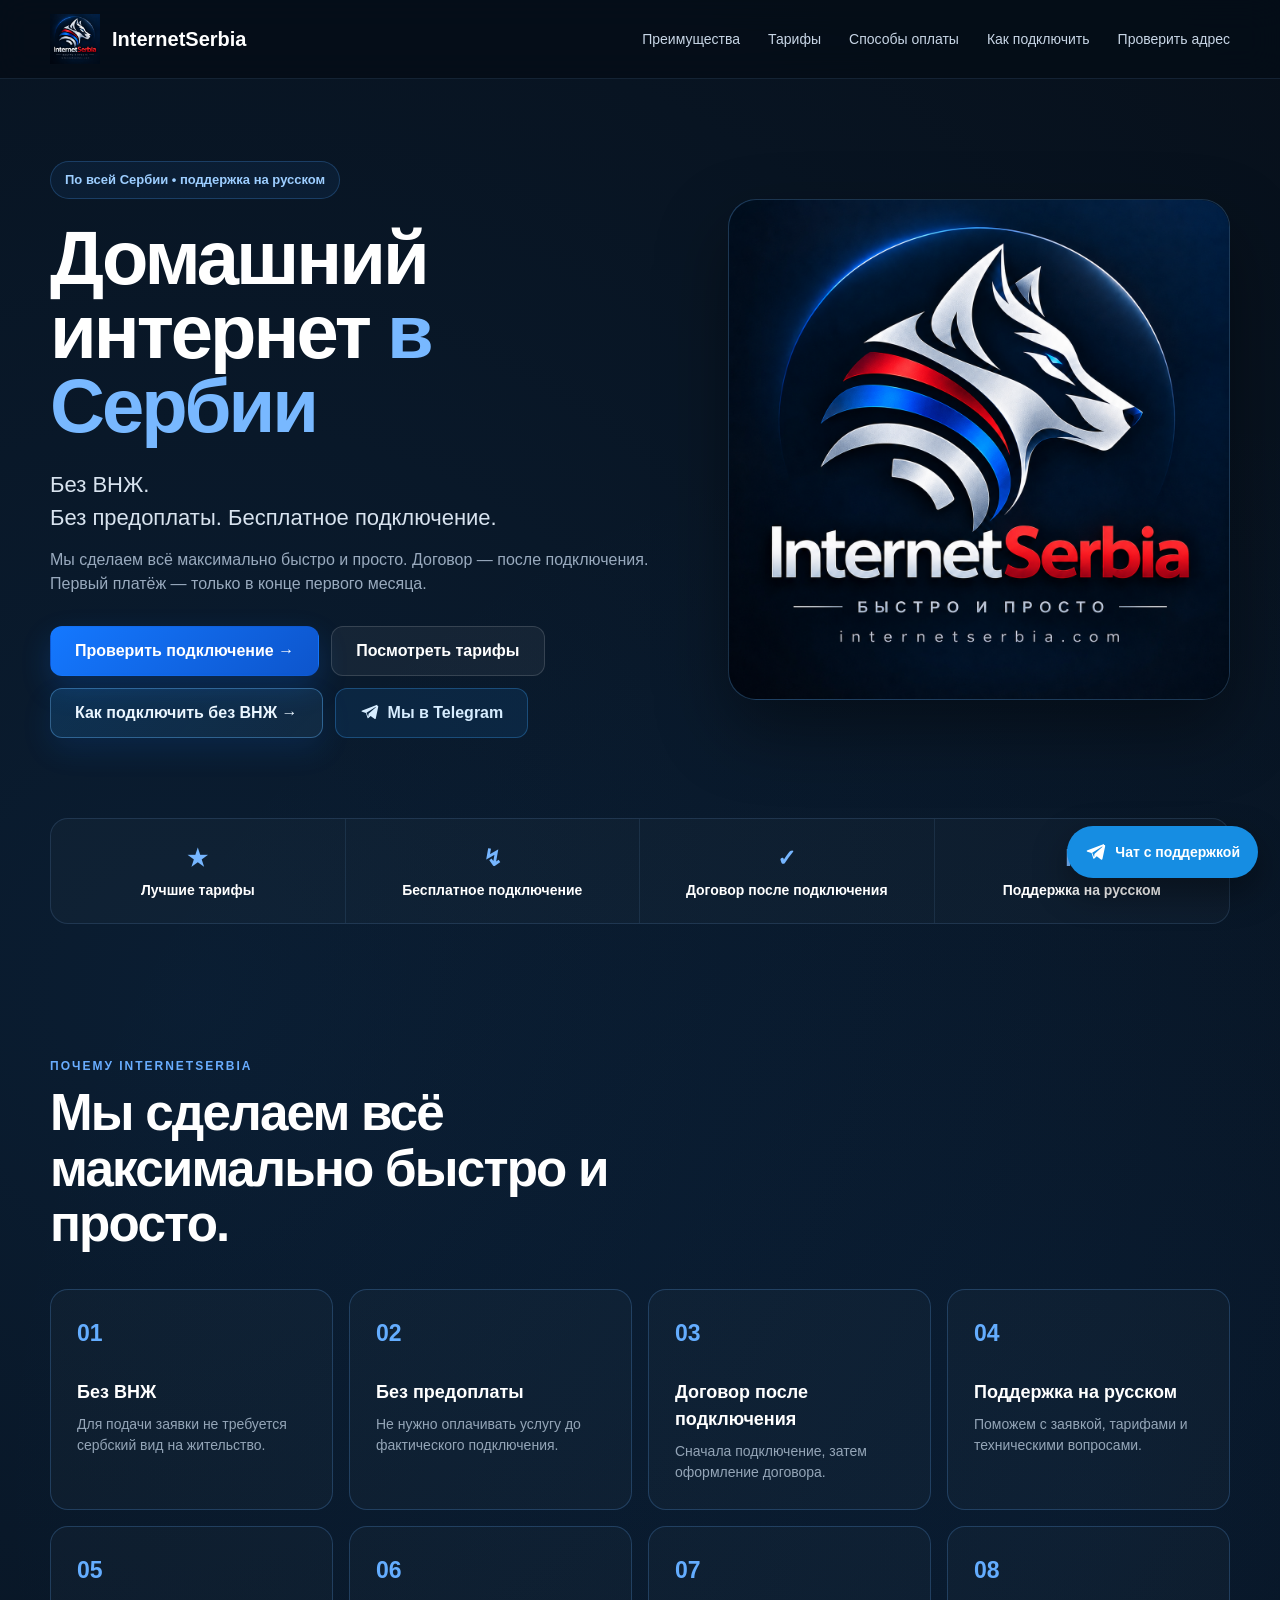
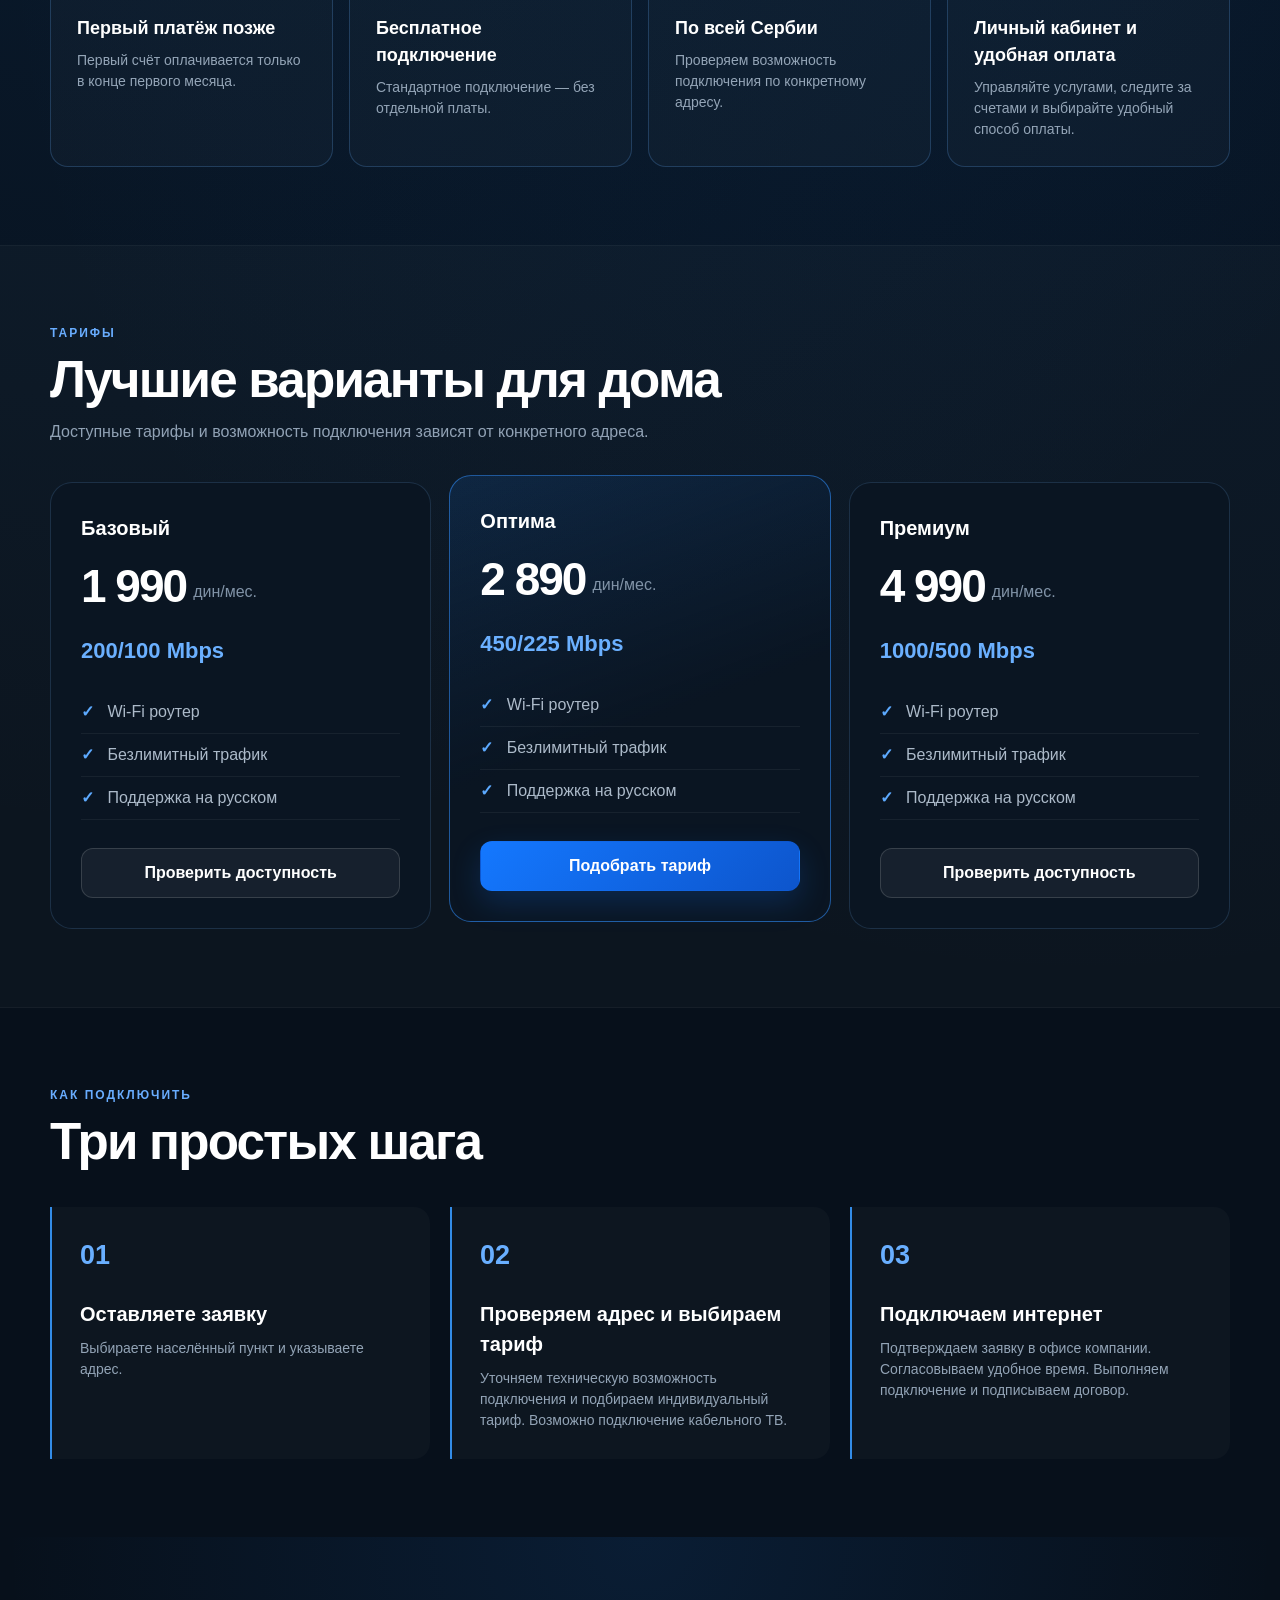
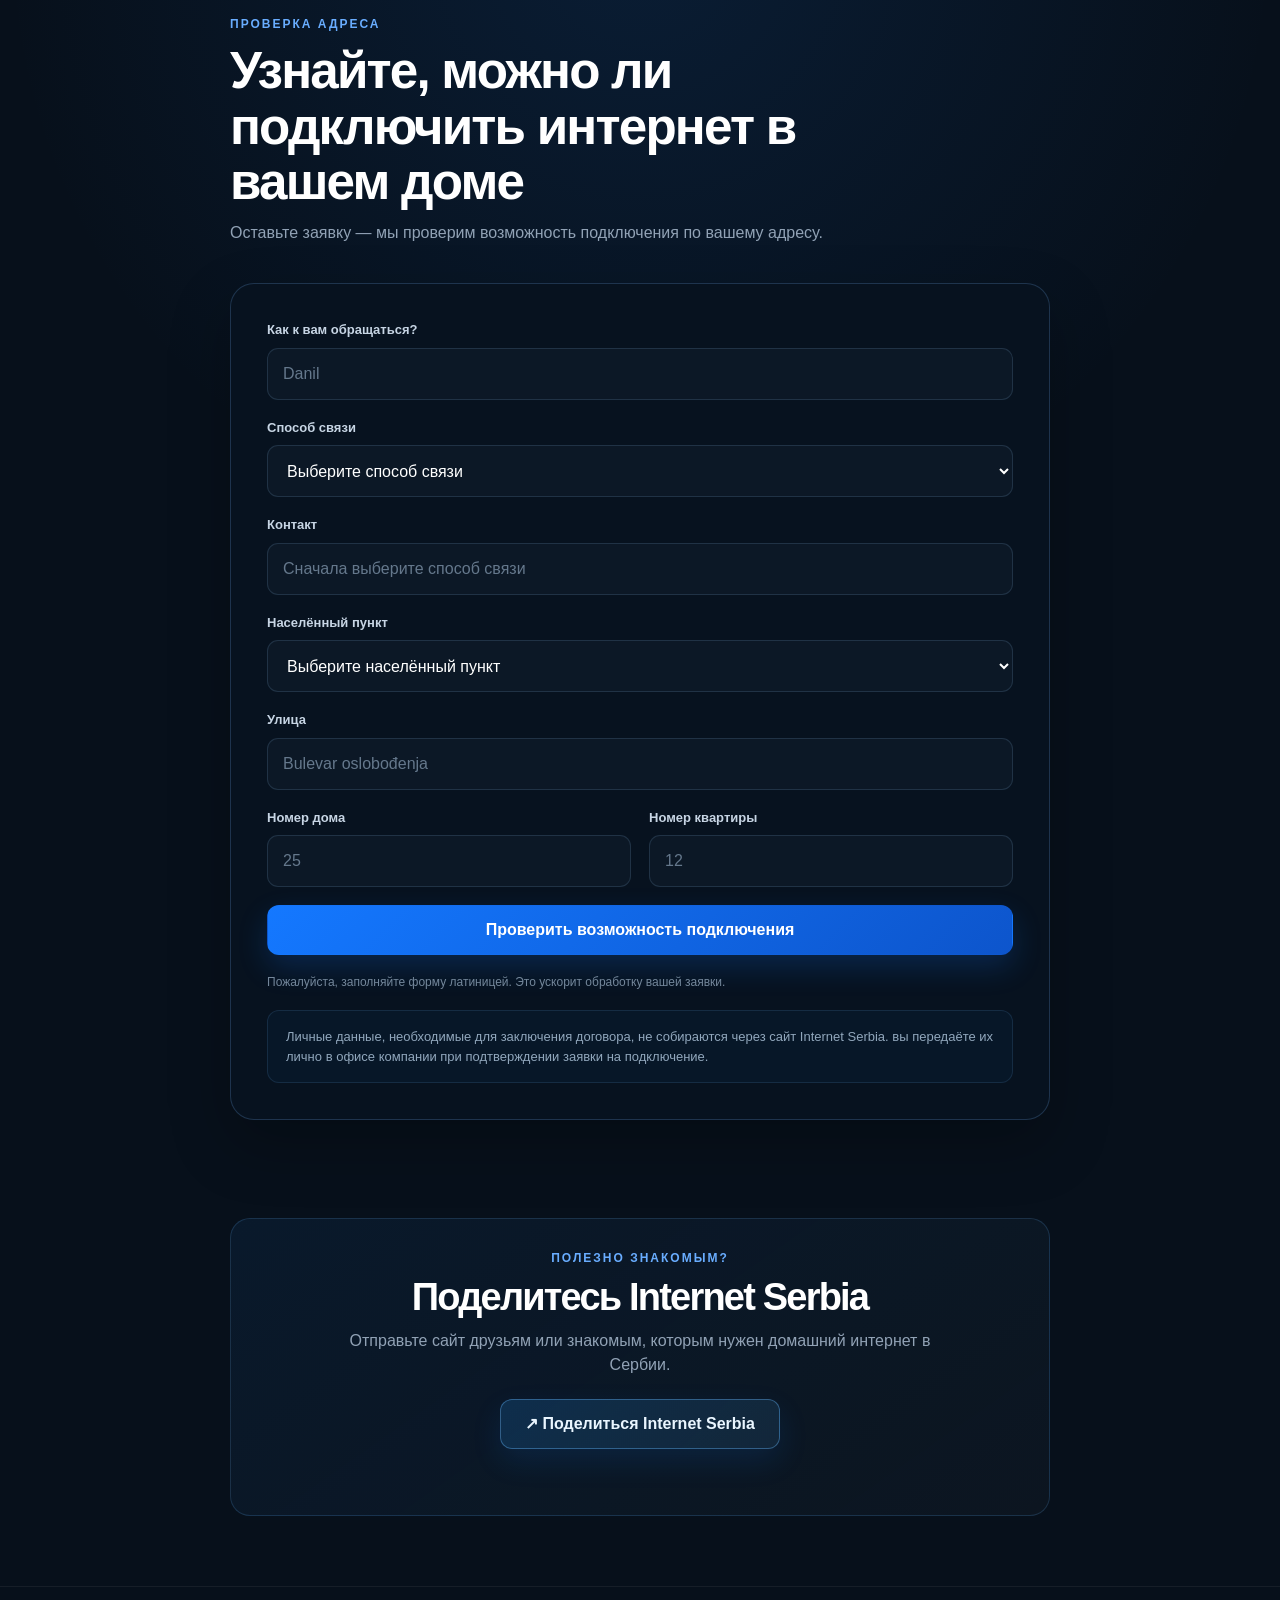
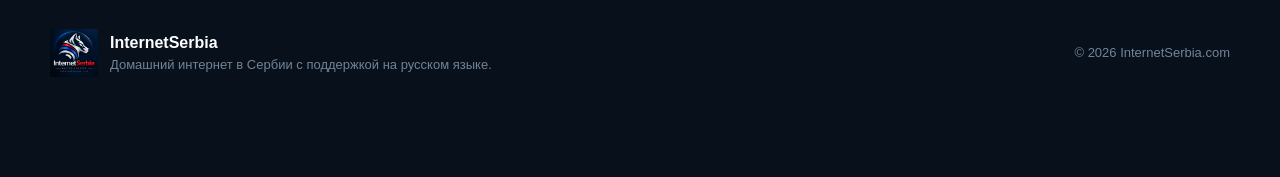
==== commit 46338509: "Update index.html" ====
--- a/index.html
+++ b/index.html
@@ -1217,6 +1217,10 @@
 Тарифы
 </a>
 
+<a href="oplata-interneta-v-serbii.html">
+Способы оплаты
+</a>
+
 <a href="#steps">
 Как подключить
 </a>
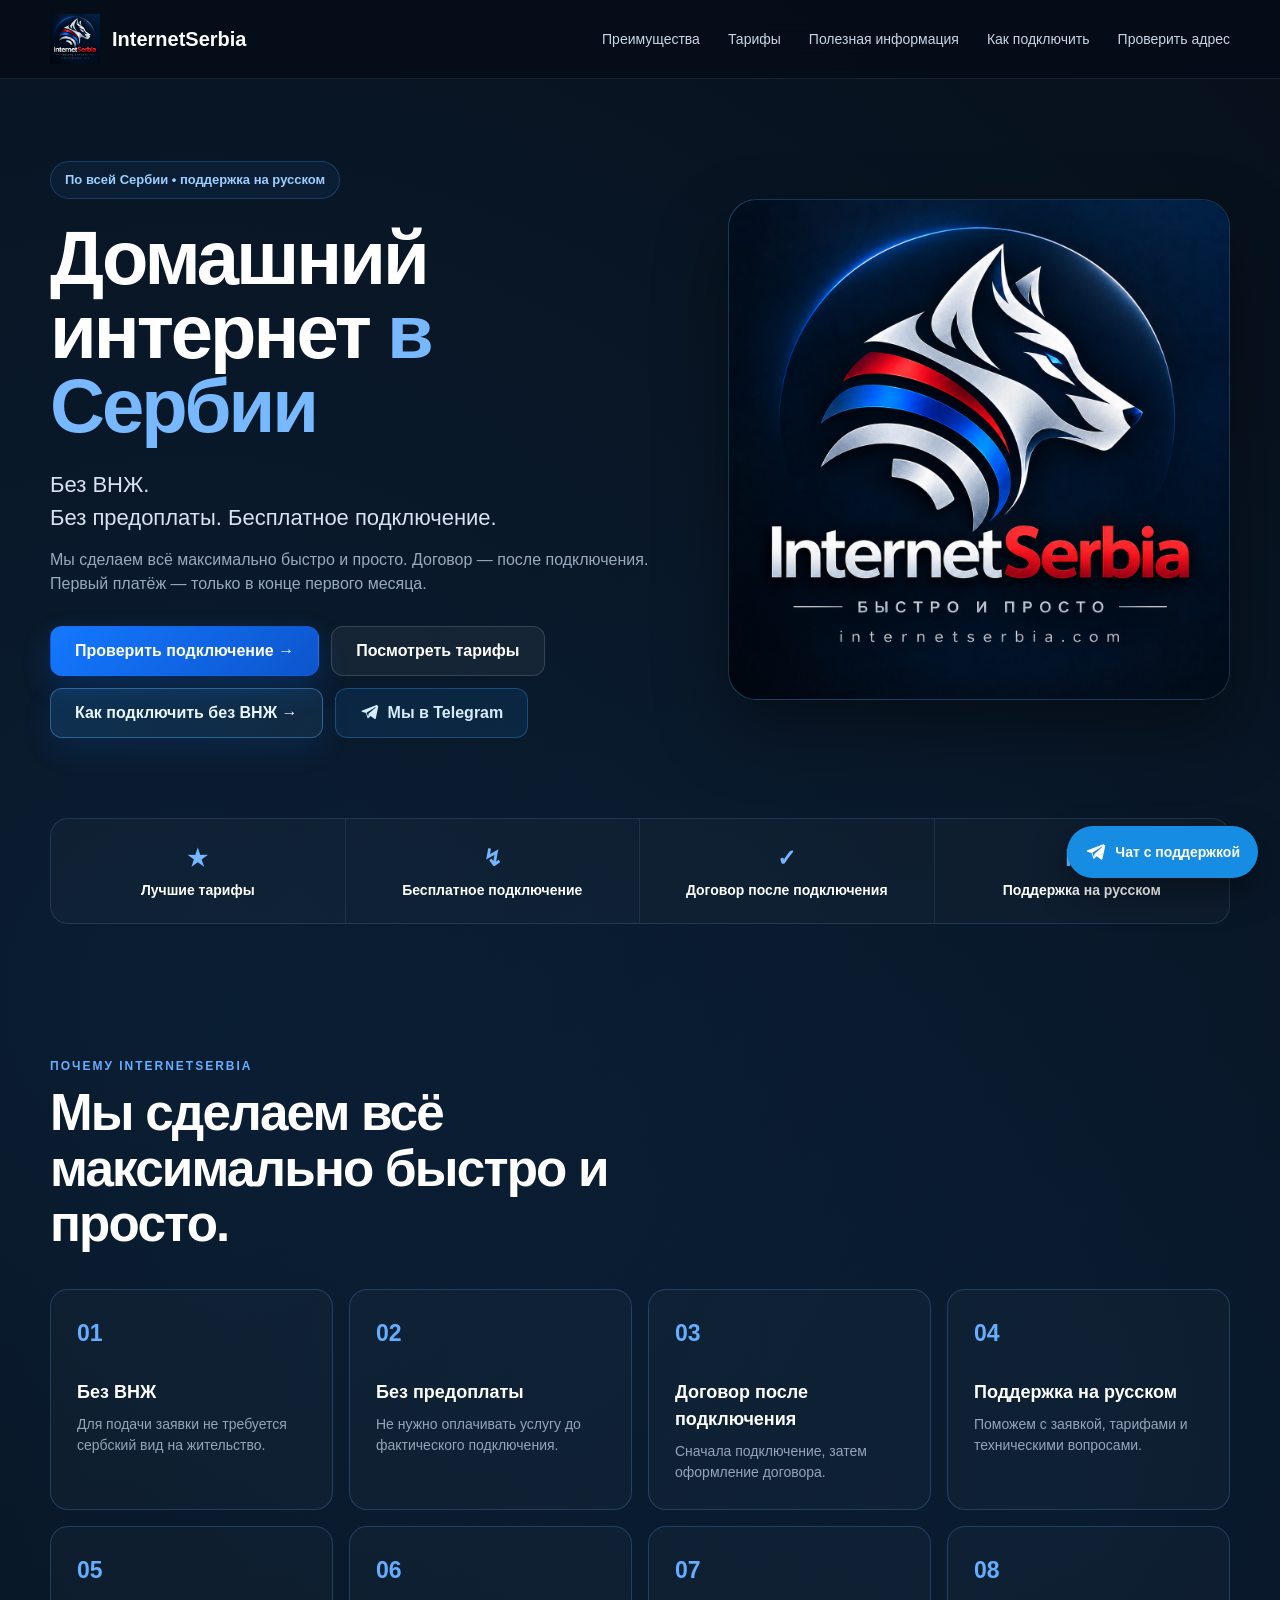
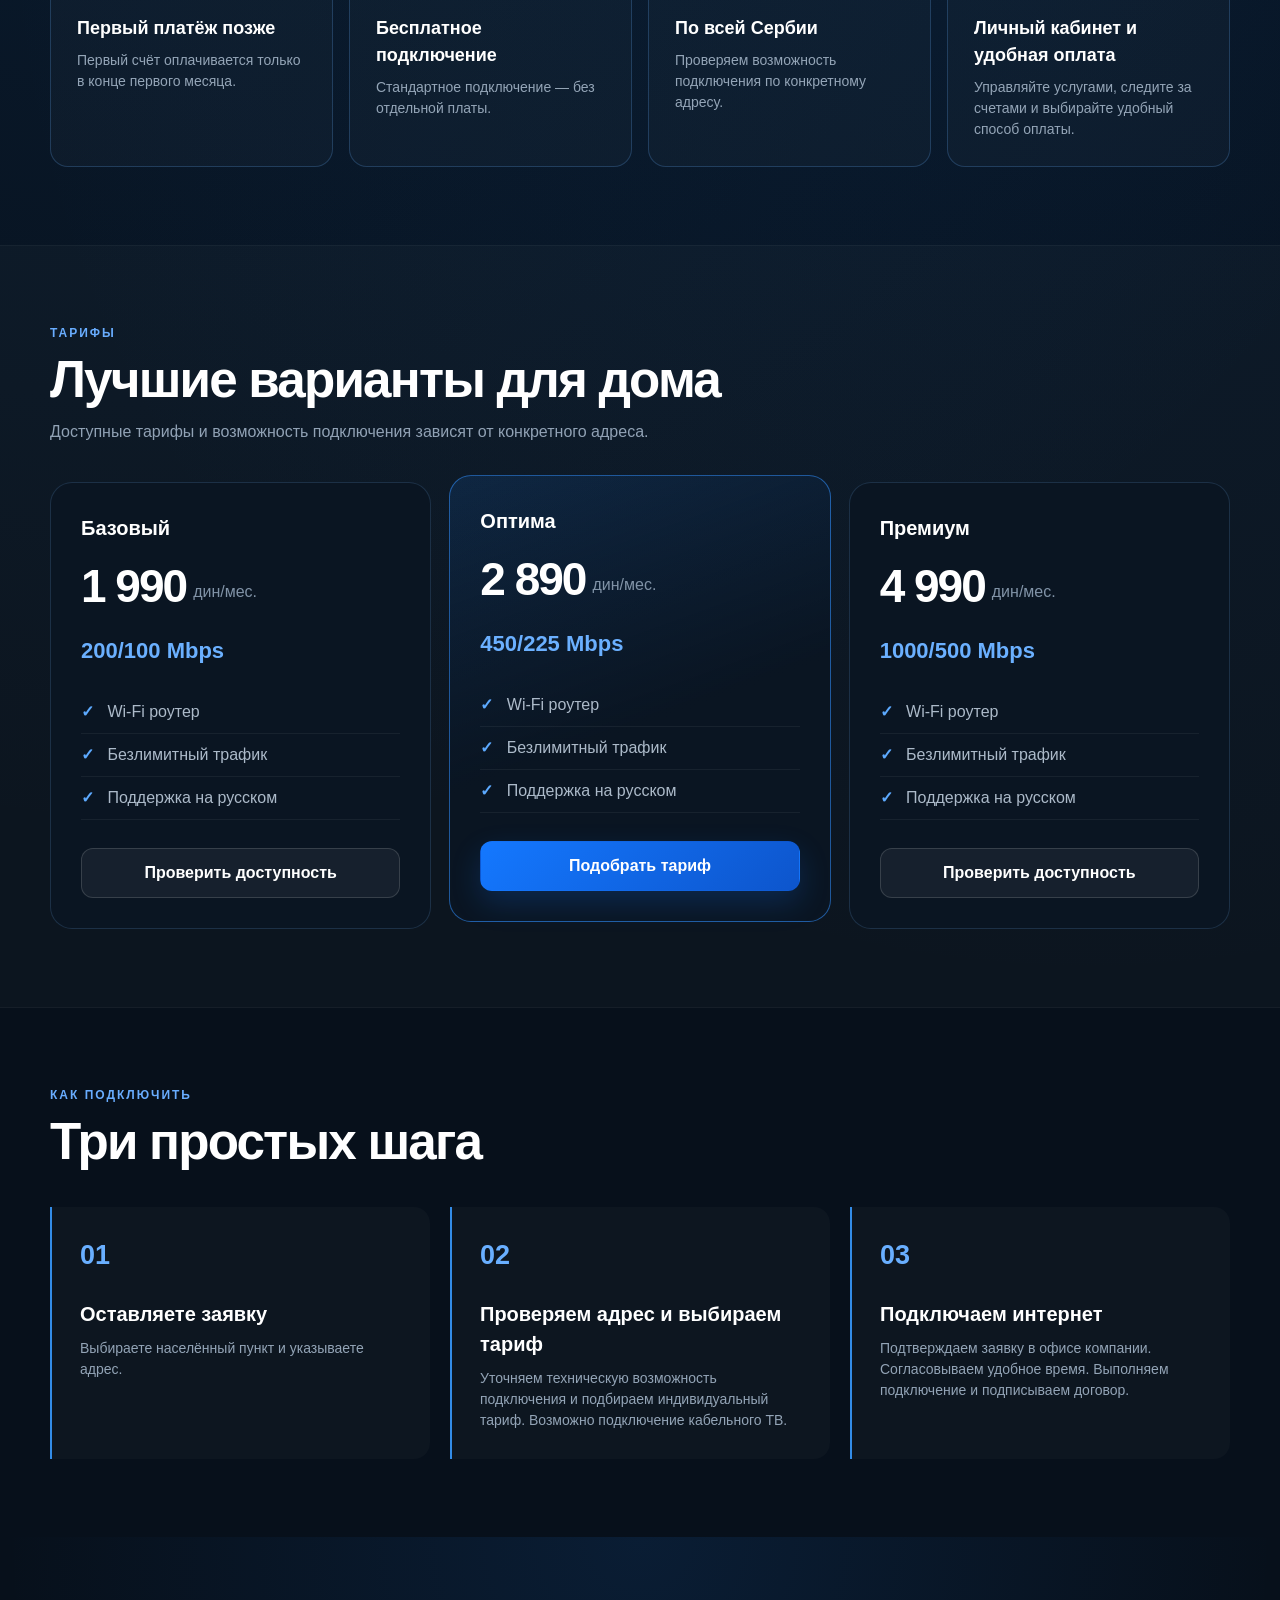
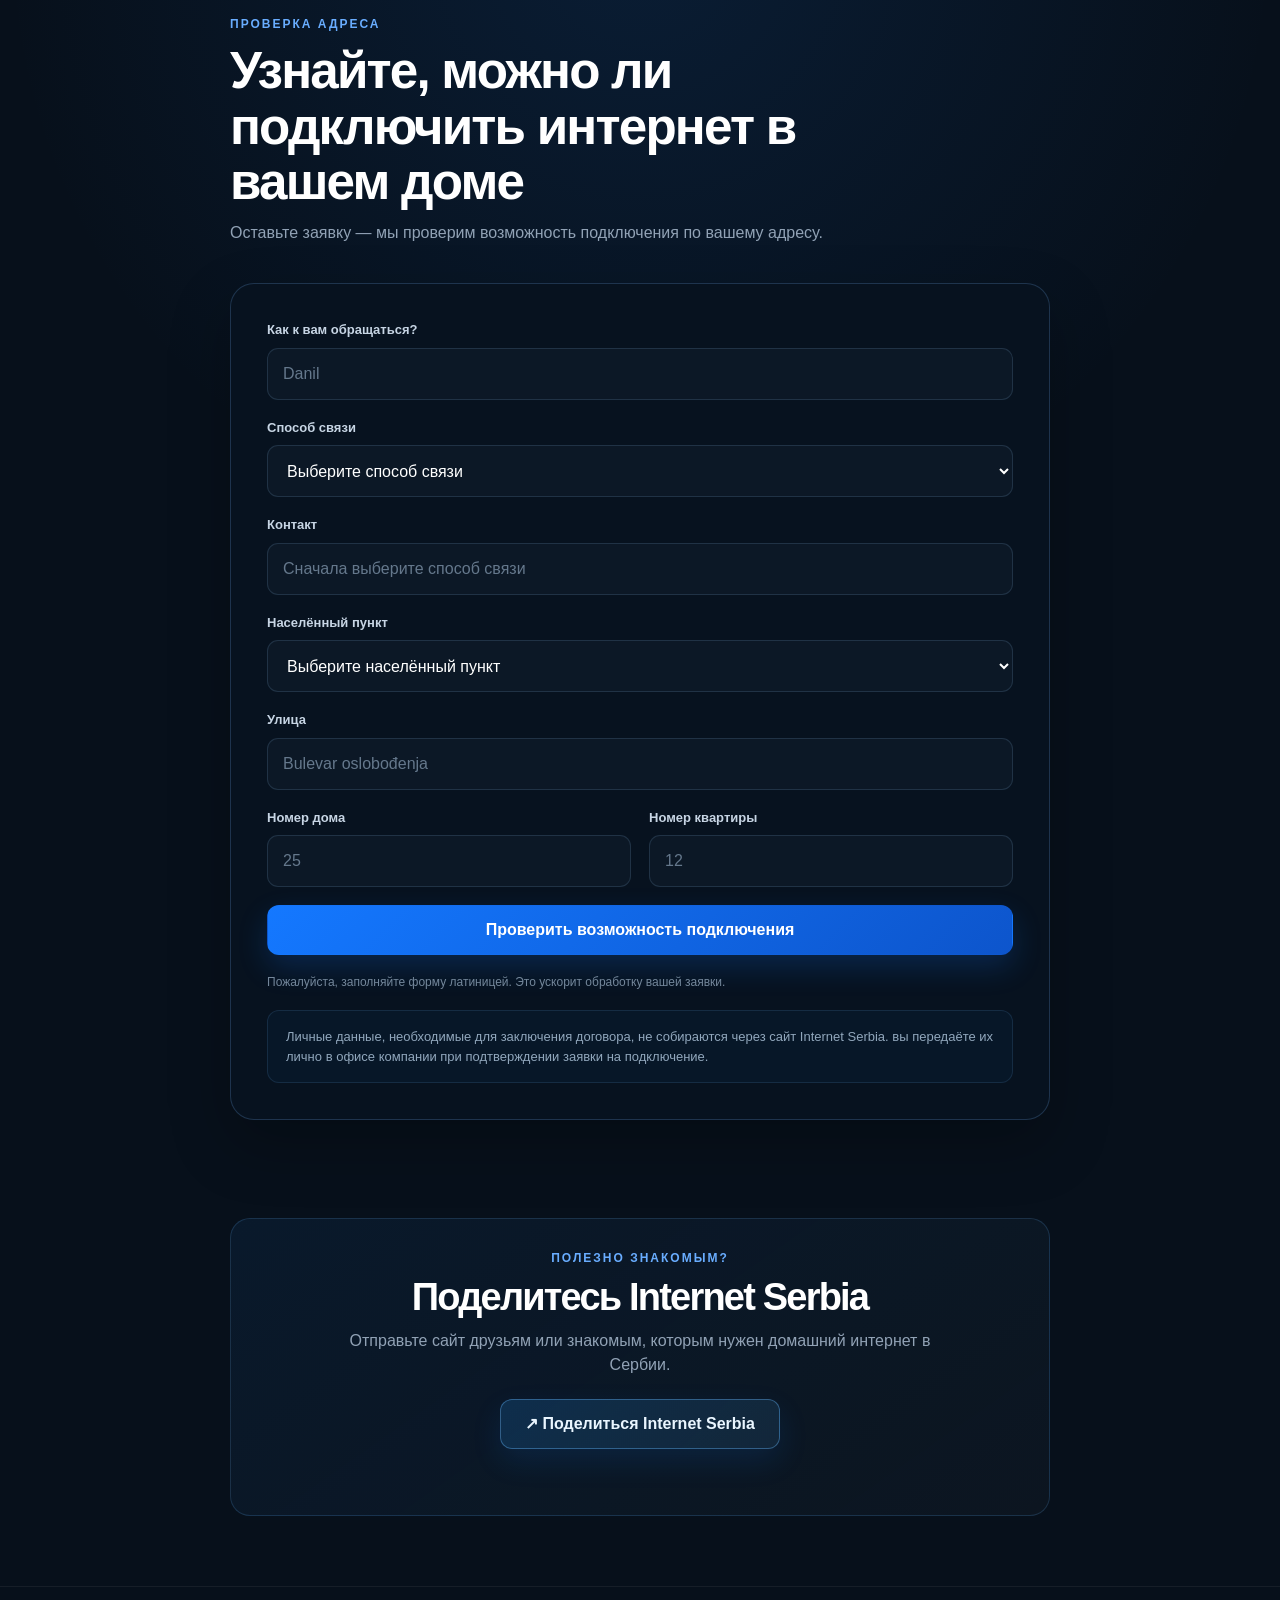
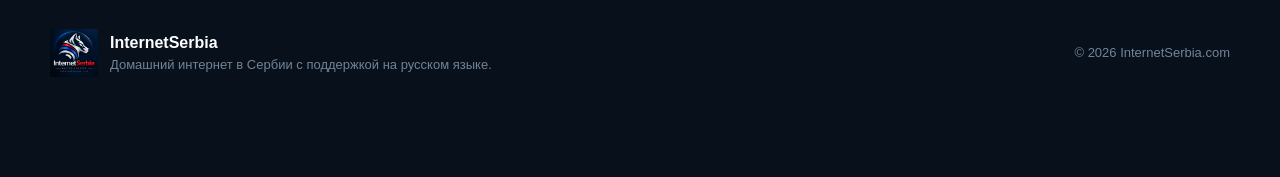
==== commit 10e15d00: "Update index.html" ====
--- a/index.html
+++ b/index.html
@@ -1217,8 +1217,8 @@
 Тарифы
 </a>
 
-<a href="oplata-interneta-v-serbii.html">
-Способы оплаты
+<a href="articles.html">
+Полезная информация
 </a>
 
 <a href="#steps">
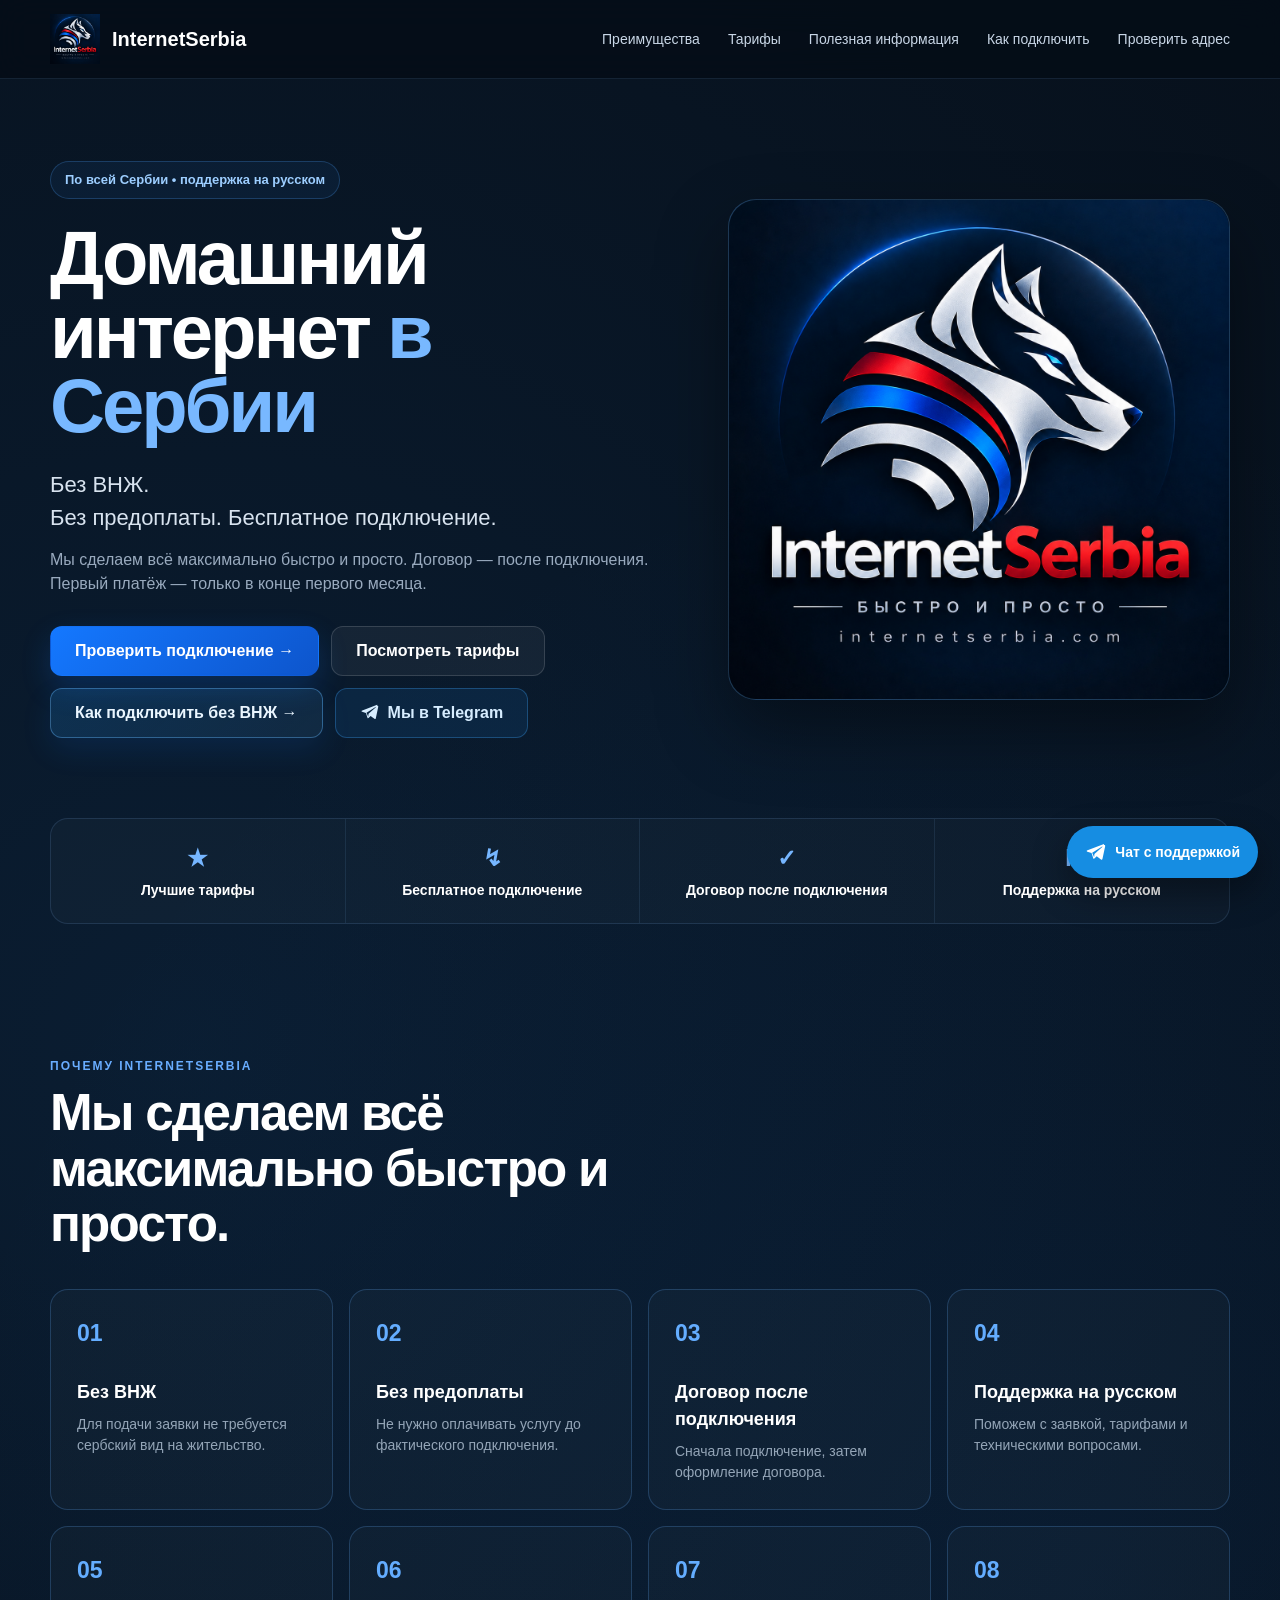
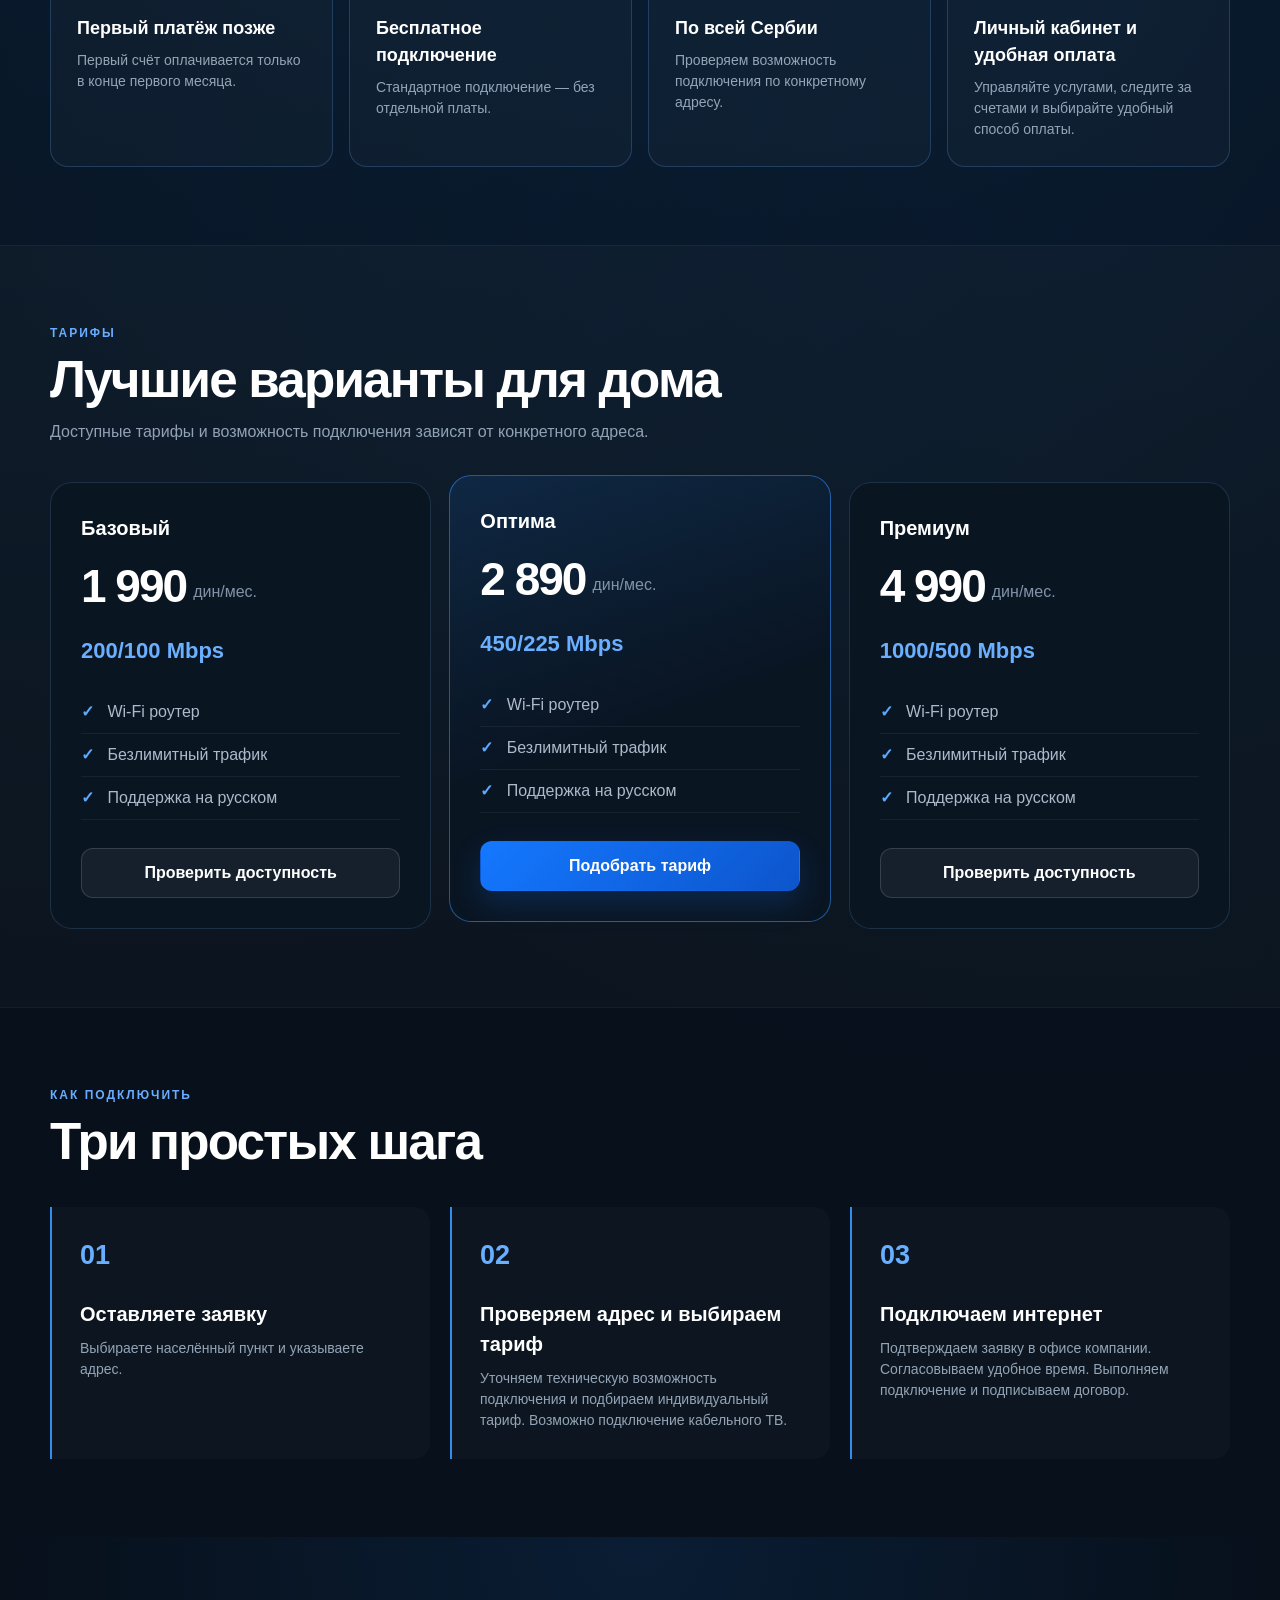
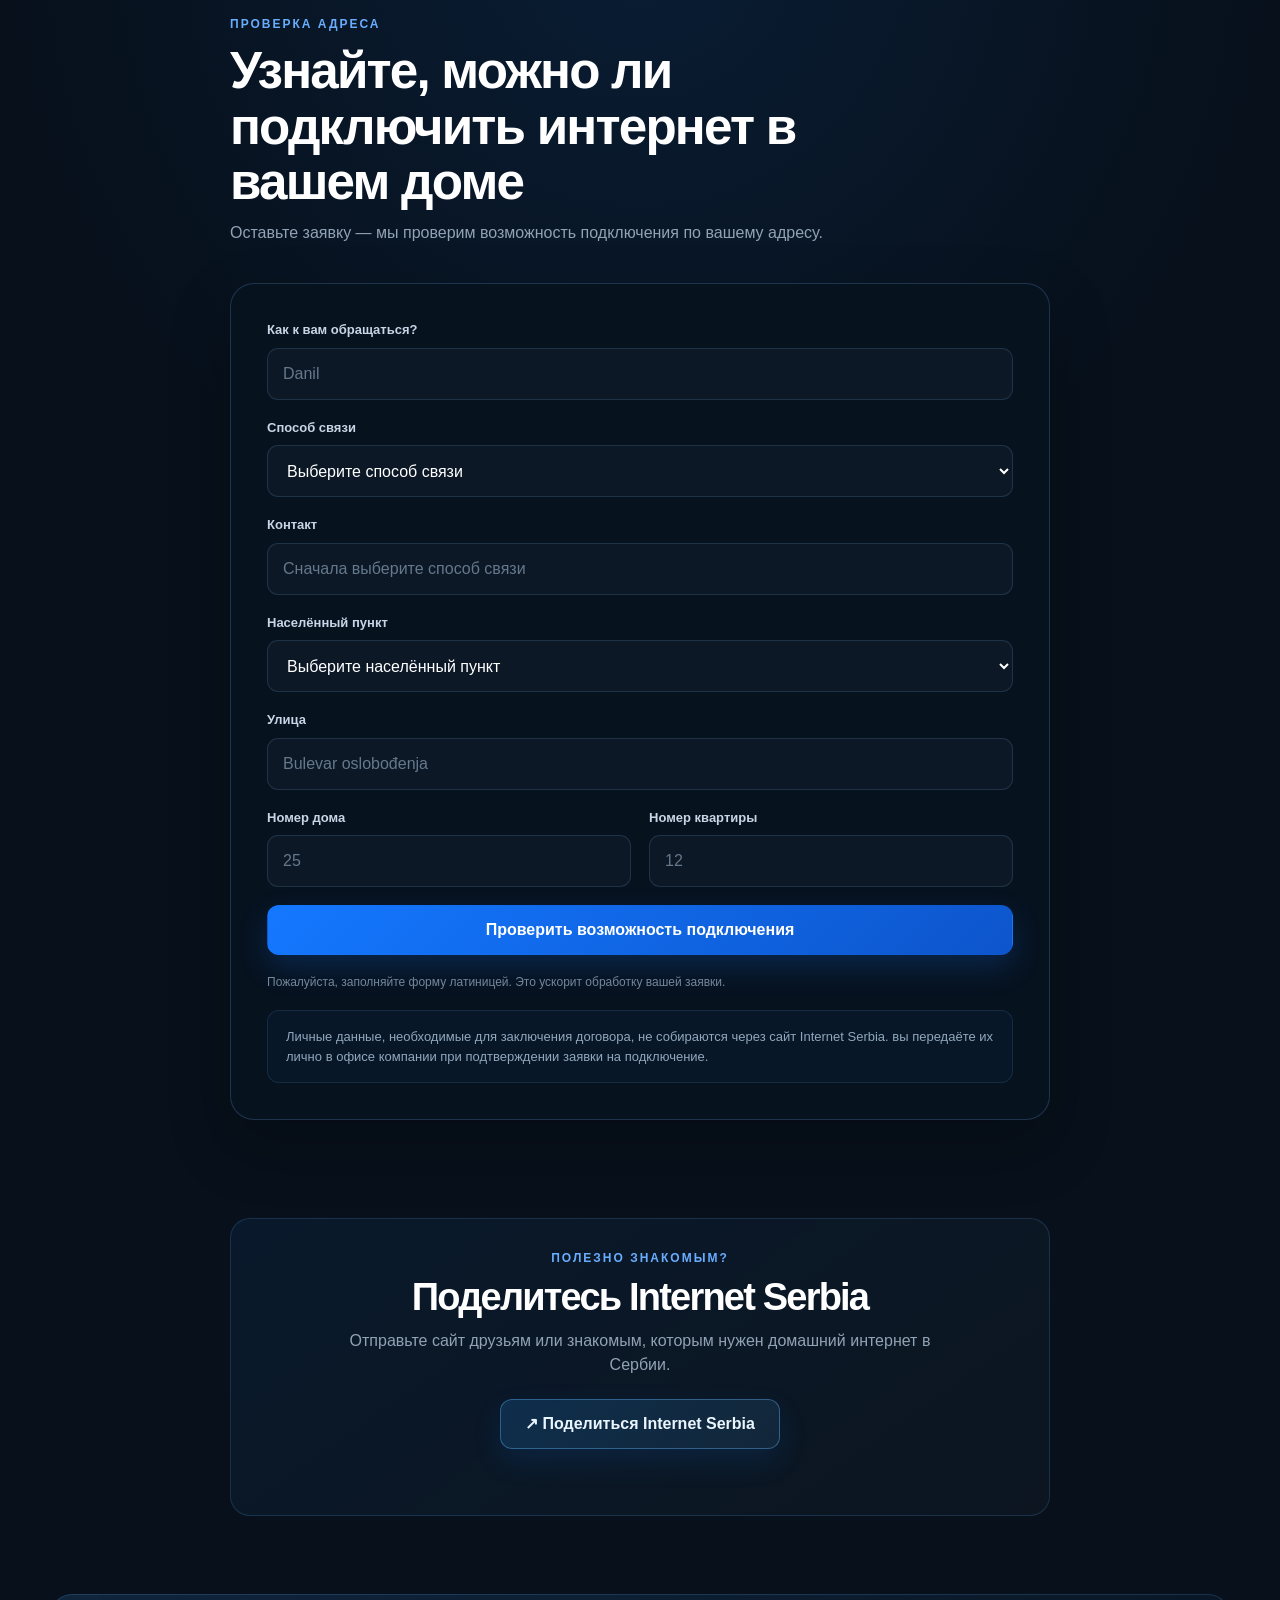
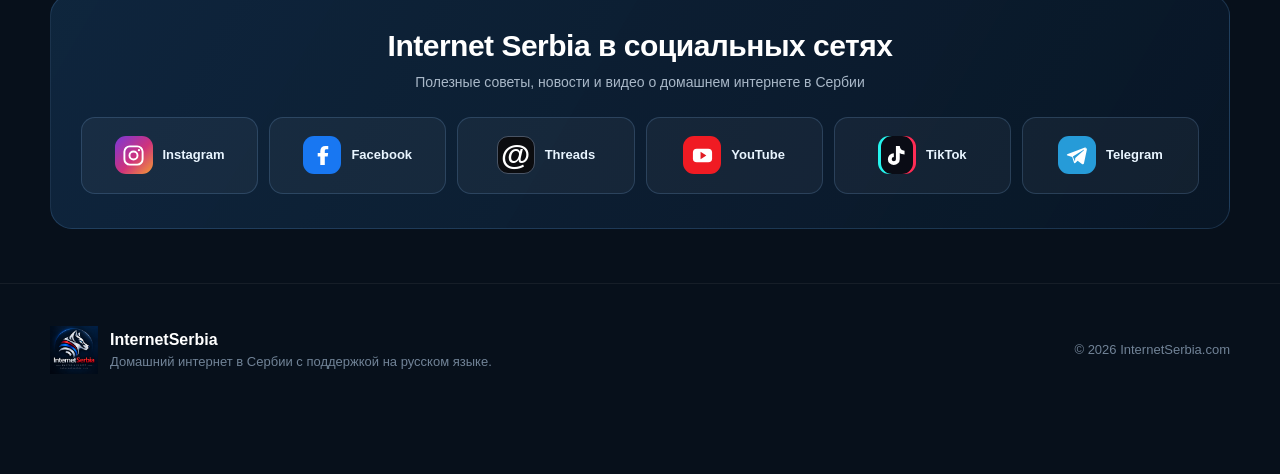
==== commit ee86a15b: "Update index.html" ====
--- a/index.html
+++ b/index.html
@@ -7,6 +7,8 @@
 name="viewport"
 content="width=device-width, initial-scale=1.0"
 >
+<link rel="stylesheet" href="socials.css">
+<script defer src="socials.js"></script>
 
 <title>Домашний интернет в Сербии — подключение и тарифы | InternetSerbia</title>
 
--- a/socials.css
+++ b/socials.css
@@ -0,0 +1,19 @@
+/* Internet Serbia: кнопки соцсетей, не изменяют стили остальных страниц */
+/* Internet Serbia — единый блок социальных сетей */
+    .is-social-section { width:min(1180px,calc(100% - 40px)); box-sizing:border-box; margin:8px auto 54px; padding:31px 30px 34px; border:1px solid rgba(110,175,245,.18); border-radius:22px; background:linear-gradient(120deg,rgba(18,45,73,.75),rgba(9,23,39,.9)); }
+    .is-social-heading { margin:0 0 7px; font-size:clamp(23px,2.8vw,30px); line-height:1.3; letter-spacing:-.5px; text-align:center; }
+    .is-social-caption { margin:0 0 24px; color:#a9b8c8; text-align:center; font-size:14px; }
+    .is-social-grid { display:grid; grid-template-columns:repeat(6,minmax(0,1fr)); gap:11px; }
+    .is-social-link { min-width:0; min-height:77px; display:flex; align-items:center; justify-content:center; gap:10px; padding:12px 9px; border:1px solid rgba(130,180,235,.2); border-radius:14px; background:rgba(255,255,255,.045); color:#e9f5ff; font-size:13px; font-weight:700; transition:background .2s,border-color .2s,transform .2s; }
+    .is-social-link:hover { background:rgba(66,140,219,.15); border-color:rgba(137,201,255,.55); color:white; transform:translateY(-3px); }
+    .is-social-icon { display:grid; place-items:center; flex:0 0 38px; width:38px; height:38px; border-radius:11px; color:#fff; }
+    .is-social-icon svg { display:block; width:23px; height:23px; }
+    .is-social-instagram { background:linear-gradient(135deg,#7a38d8,#cf327c 55%,#f49b34); }
+    .is-social-facebook { background:#1877f2; }
+    .is-social-threads { background:#0b0c0f; border:1px solid #495465; font:bold 30px/1 Arial,Helvetica,sans-serif; }
+    .is-social-youtube { background:#f01b23; }
+    .is-social-tiktok { background:#0a0c15; box-shadow:inset 3px 0 #25f4ee,inset -3px 0 #fe2c55; }
+    .is-social-telegram { background:#269bd8; }
+    @media(max-width:980px) { .is-social-grid { grid-template-columns:repeat(3,minmax(0,1fr)); } }
+    @media(max-width:530px) { .is-social-section { width:calc(100% - 24px); padding:25px 15px 26px; } .is-social-grid { grid-template-columns:repeat(2,minmax(0,1fr)); gap:9px; } .is-social-link { min-height:70px; padding:10px 8px; font-size:13px; } .is-social-icon { flex-basis:35px; width:35px; height:35px; } }
+    @media(prefers-reduced-motion:reduce) { .is-social-link,.is-social-link:hover { transition:none; transform:none; } }
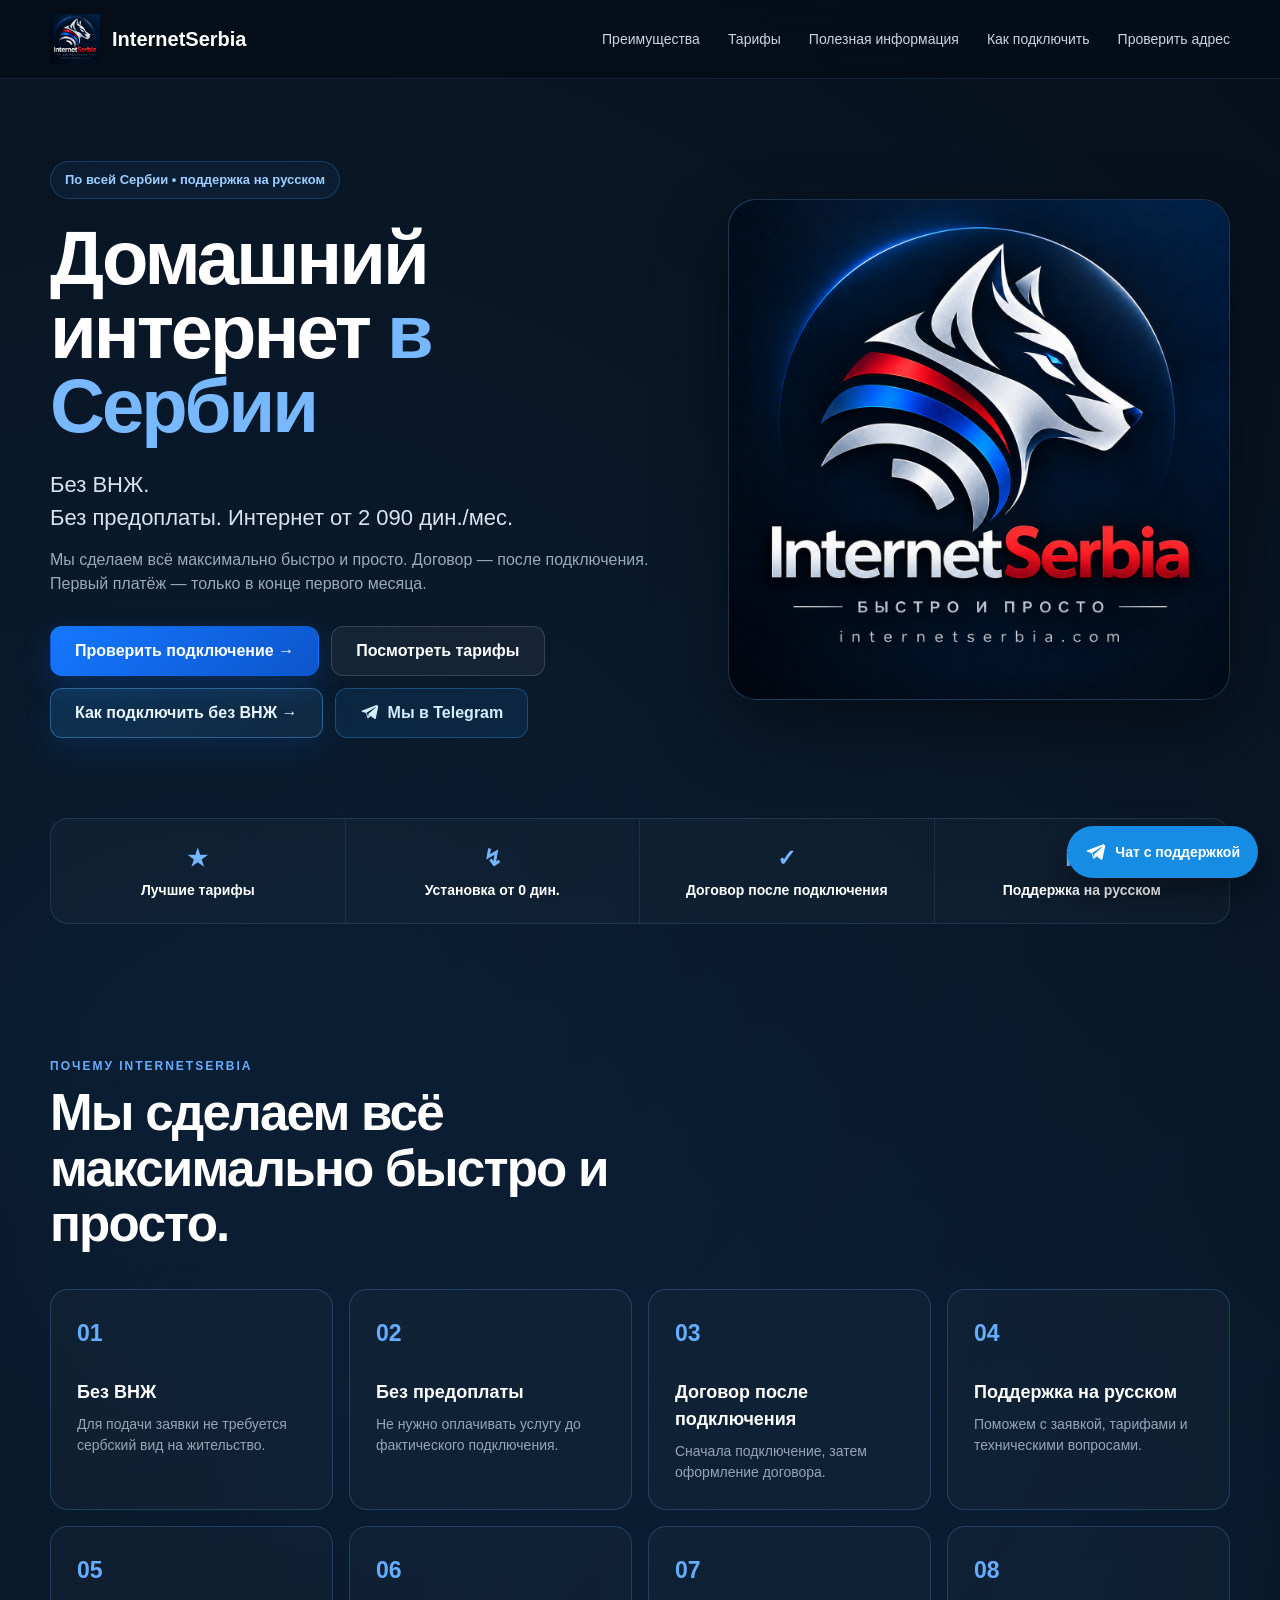
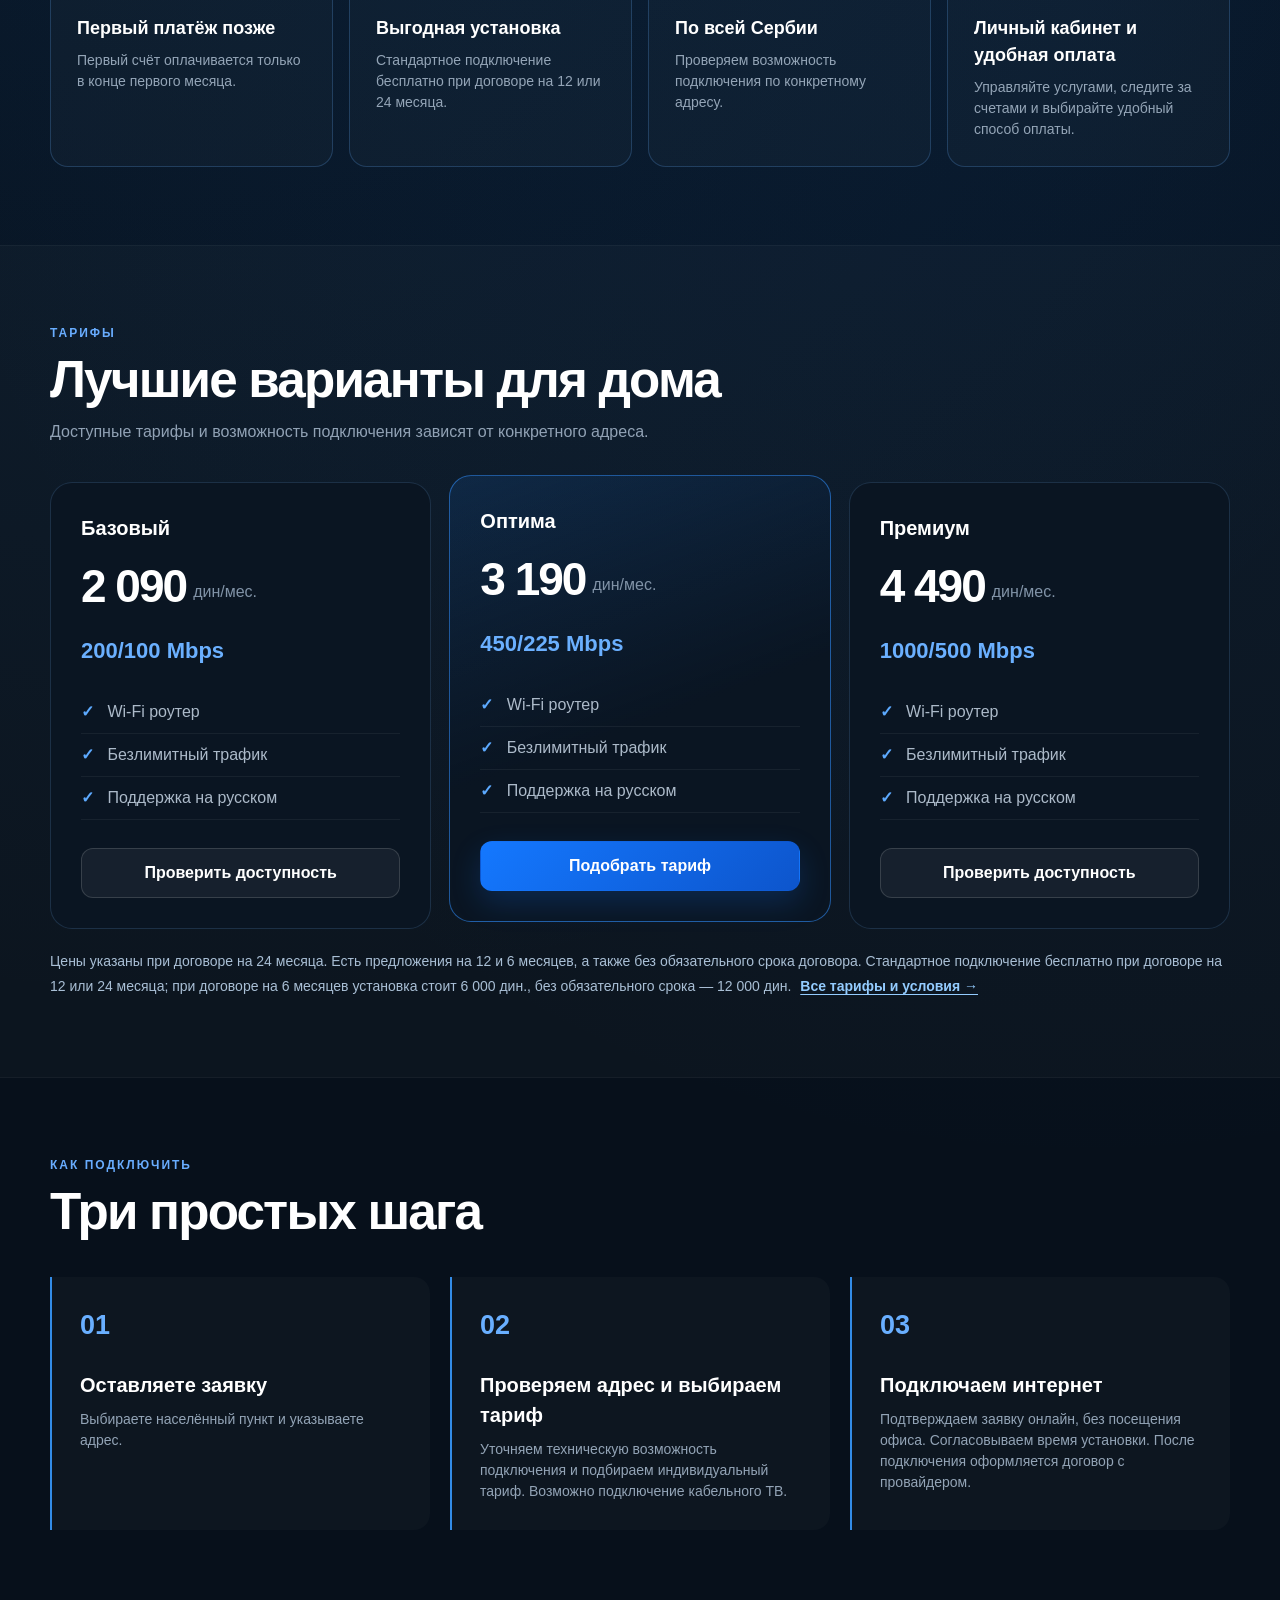
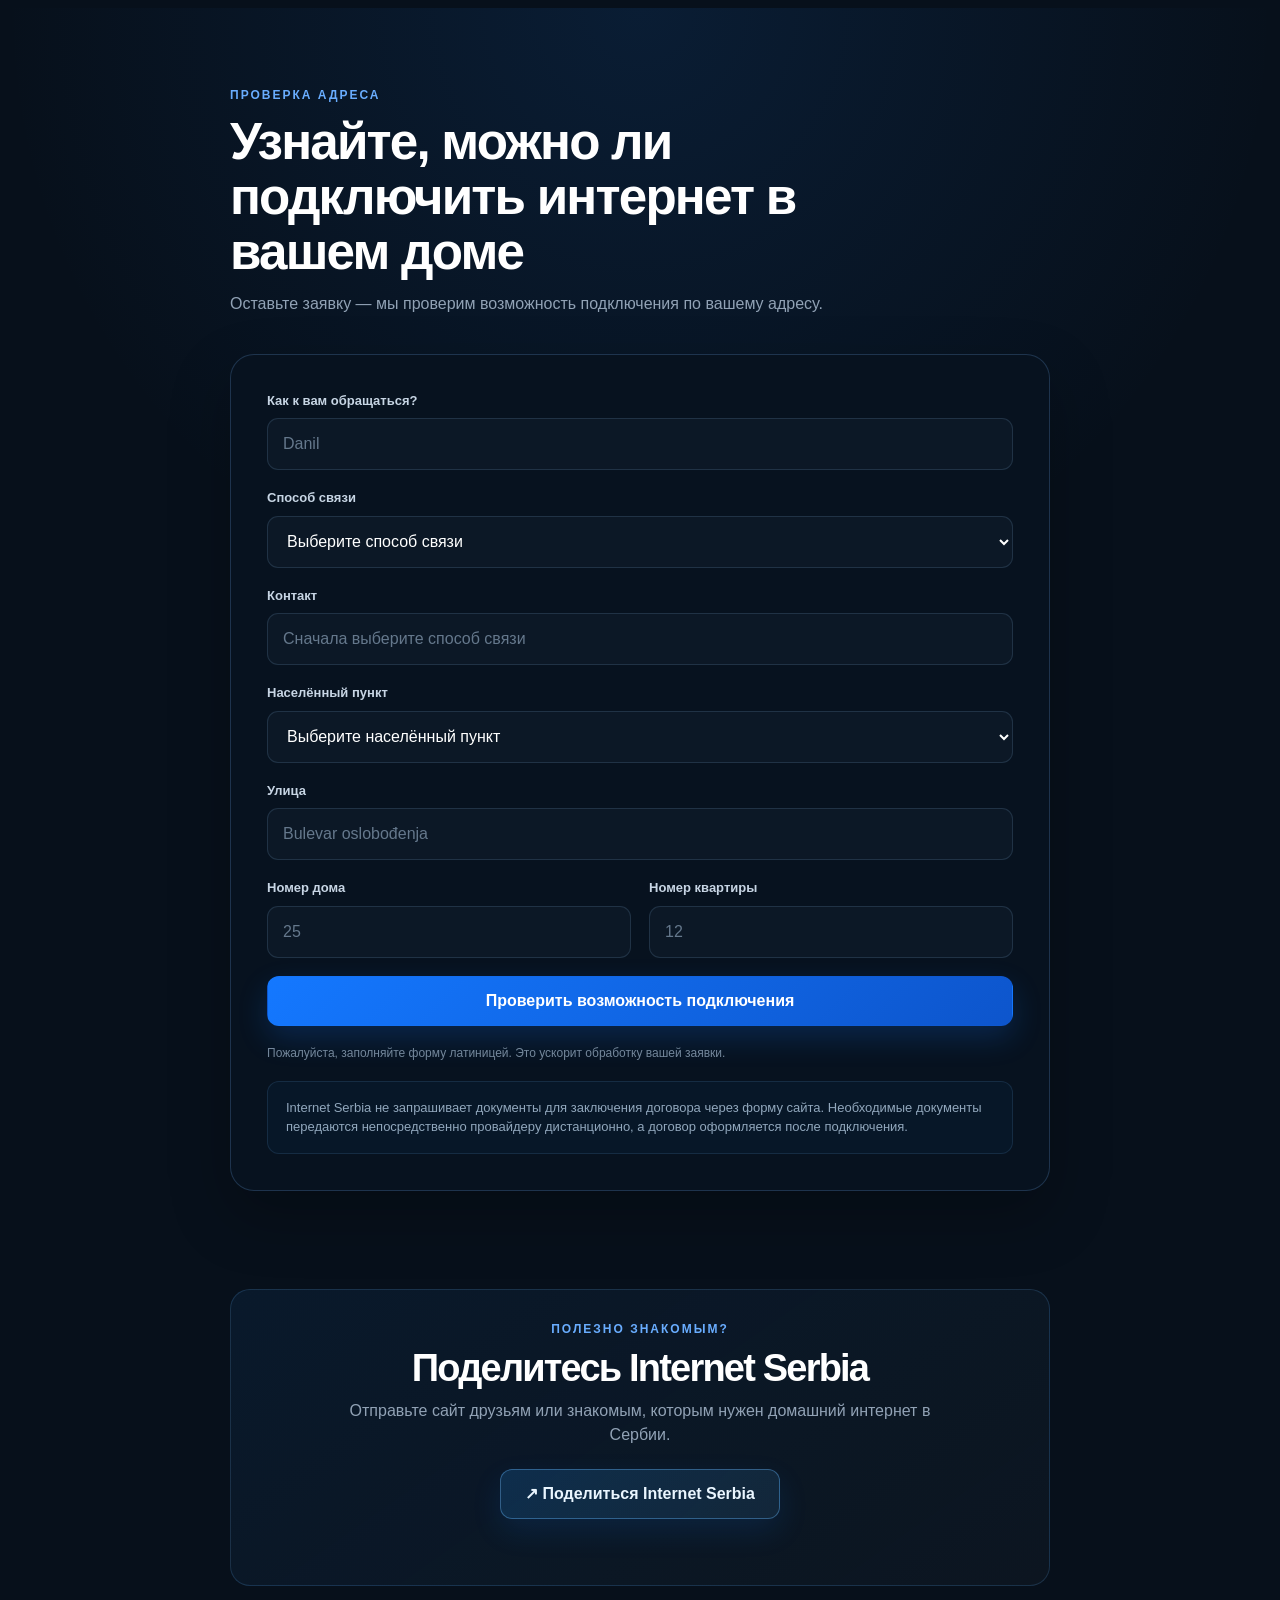
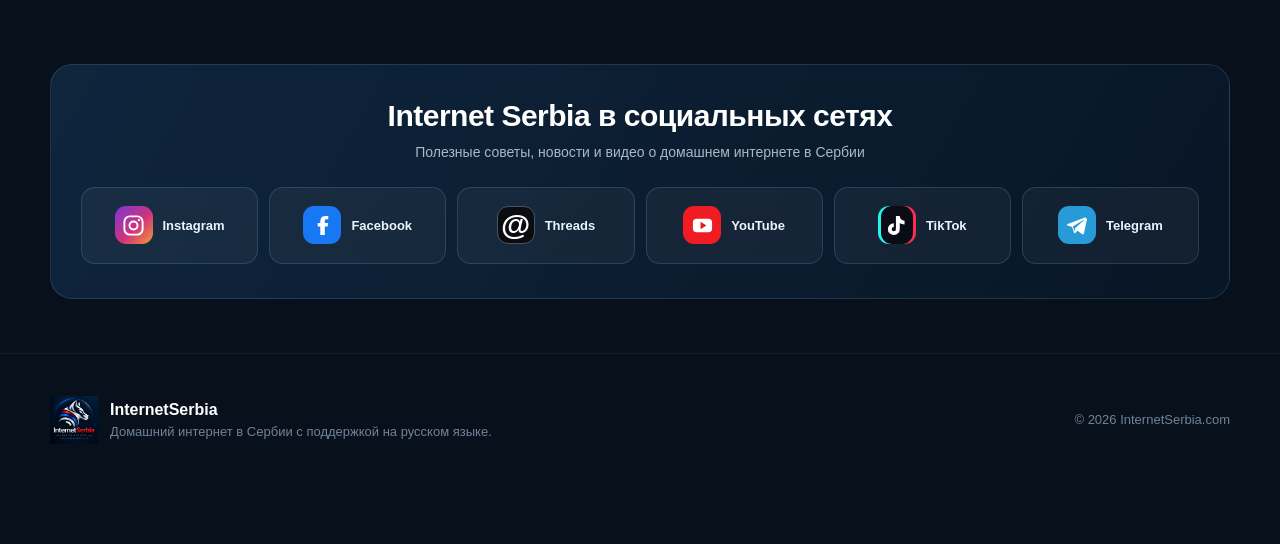
==== commit 1dbd5912: "Update index.html" ====
--- a/index.html
+++ b/index.html
@@ -14,7 +14,7 @@
 
 <meta
 name="description"
-content="Домашний интернет в Сербии с поддержкой на русском языке. Подключение без ВНЖ и предоплаты. Проверьте возможность подключения по вашему адресу."
+content="Домашний интернет в Сербии от 2 090 дин./мес. Подключение без ВНЖ, онлайн-оформление и бесплатная поддержка на русском языке. Проверка адреса без предоплаты."
 >
 
 <meta
@@ -34,7 +34,7 @@
 
 <meta
 property="og:description"
-content="Домашний интернет в Сербии с поддержкой на русском языке. Без ВНЖ и предоплаты. Проверьте возможность подключения по вашему адресу."
+content="Домашний интернет в Сербии от 2 090 дин./мес. Без ВНЖ и предоплаты, онлайн-оформление, помощь на русском языке. Проверка адреса бесплатно."
 >
 
 <meta property="og:url" content="https://internetserbia.com/">
@@ -91,7 +91,7 @@
       "@id": "https://internetserbia.com/#webpage",
       "url": "https://internetserbia.com/",
       "name": "Домашний интернет в Сербии — подключение и тарифы",
-      "description": "Домашний интернет в Сербии с поддержкой на русском языке. Подключение без ВНЖ и предоплаты.",
+      "description": "Домашний интернет в Сербии от 2 090 дин./мес. Онлайн-оформление, подключение без ВНЖ и предоплаты, бесплатная поддержка на русском языке.",
       "inLanguage": "ru",
       "isPartOf": {
         "@id": "https://internetserbia.com/#website"
@@ -683,6 +683,21 @@
 font-weight: 900;
 }
 
+.tariffs-note {
+  margin-top: 20px;
+  color: #a9bfd5;
+  font-size: 14px;
+  line-height: 1.8;
+}
+.tariffs-note a {
+  display: inline-block;
+  margin-left: 5px;
+  color: #94ccff;
+  font-weight: 800;
+  text-decoration: underline;
+  text-underline-offset: 3px;
+}
+
 .steps-grid {
 display: grid;
 
@@ -1258,7 +1273,7 @@
 
 <p class="hero-lead">
 Без ВНЖ.<br>
-Без предоплаты. Бесплатное подключение.
+Без предоплаты. Интернет от 2 090 дин./мес.
 </p>
 
 <p class="hero-sub">
@@ -1356,7 +1371,7 @@
 </div>
 
 <strong>
-Бесплатное подключение
+Установка от 0 дин.
 </strong>
 
 </div>
@@ -1496,11 +1511,11 @@
 </div>
 
 <h3>
-Бесплатное подключение
+Выгодная установка
 </h3>
 
 <p>
-Стандартное подключение — без отдельной платы.
+Стандартное подключение бесплатно при договоре на 12 или 24 месяца.
 </p>
 
 </div>
@@ -1577,7 +1592,7 @@
 <div class="price">
 
 <strong>
-1 990
+2 090
 </strong>
 
 <span>
@@ -1624,7 +1639,7 @@
 <div class="price">
 
 <strong>
-2 890
+3 190
 </strong>
 
 <span>
@@ -1671,7 +1686,7 @@
 <div class="price">
 
 <strong>
-4 990
+4 490
 </strong>
 
 <span>
@@ -1710,6 +1725,12 @@
 </article>
 
 </div>
+
+<p class="tariffs-note">
+Цены указаны при договоре на 24 месяца. Есть предложения на 12 и 6 месяцев, а также без обязательного срока договора.
+Стандартное подключение бесплатно при договоре на 12 или 24 месяца; при договоре на 6 месяцев установка стоит 6 000 дин., без обязательного срока — 12 000 дин.
+<a href="tariffs.html">Все тарифы и условия →</a>
+</p>
 
 </div>
 
@@ -1777,7 +1798,7 @@
 </h3>
 
 <p>
-Подтверждаем заявку в офисе компании. Согласовываем удобное время. Выполняем подключение и подписываем договор.
+Подтверждаем заявку онлайн, без посещения офиса. Согласовываем время установки. После подключения оформляется договор с провайдером.
 </p>
 
 </div>
@@ -2025,8 +2046,8 @@
 </form>
 
 <div class="contract-note">
-Личные данные, необходимые для заключения договора, не собираются через сайт Internet Serbia.
-вы передаёте их лично в офисе компании при подтверждении заявки на подключение.
+Internet Serbia не запрашивает документы для заключения договора через форму сайта.
+Необходимые документы передаются непосредственно провайдеру дистанционно, а договор оформляется после подключения.
 </div>
 
 </div>
@@ -2477,5 +2498,156 @@
 
 </script>
 
+<!-- Мобильное меню Internet Serbia: начало -->
+<style>
+  .mobile-wordmark, .mobile-menu-button, .mobile-menu {
+    display: none;
+  }
+
+  @media (max-width: 950px) {
+    .header-inner .logo > .desktop-wordmark {
+      display: none;
+    }
+
+    .header-inner .logo > .mobile-wordmark {
+      display: flex;
+      flex-direction: column;
+      align-items: center;
+      justify-content: center;
+      font-size: 18px;
+      font-weight: 800;
+      line-height: 1.06;
+      white-space: nowrap;
+    }
+
+    .mobile-menu-button {
+      display: flex;
+      width: 44px;
+      height: 44px;
+      flex: 0 0 44px;
+      align-items: center;
+      justify-content: center;
+      border: 1px solid rgba(135, 190, 255, .3);
+      border-radius: 12px;
+      background: rgba(40, 100, 175, .15);
+      color: #fff;
+      font-size: 26px;
+      cursor: pointer;
+    }
+
+    header .mobile-menu {
+      display: none;
+      position: absolute;
+      top: 100%;
+      left: 0;
+      right: 0;
+      z-index: 101;
+      flex-direction: column;
+      align-items: stretch;
+      gap: 0;
+      padding: 10px 14px 16px;
+      background: #091728;
+      border-bottom: 1px solid rgba(135, 190, 255, .25);
+      box-shadow: 0 18px 32px rgba(0, 0, 0, .4);
+    }
+
+    header .mobile-menu.is-open {
+      display: flex;
+    }
+
+    header .mobile-menu a {
+      display: block;
+      padding: 13px 15px;
+      color: #e5f2ff;
+      font-size: 15px;
+      font-weight: 700;
+      border-bottom: 1px solid rgba(135, 190, 255, .10);
+    }
+
+    header .mobile-menu a:last-child {
+      margin-top: 7px;
+      border: 1px solid rgba(135, 190, 255, .30);
+      border-radius: 10px;
+      background: rgba(20, 120, 255, .15);
+    }
+  }
+</style>
+
+<script>
+(() => {
+  const header = document.querySelector('body > header');
+  const inner = header?.querySelector('.header-inner');
+  const logo = inner?.querySelector('.logo');
+  const nav = inner?.querySelector('nav');
+  const oldName = logo?.querySelector(':scope > span');
+
+  if (!header || !inner || !logo || !nav || !oldName) return;
+
+  oldName.classList.add('desktop-wordmark');
+
+  const newName = document.createElement('span');
+  newName.className = 'mobile-wordmark';
+
+  for (const word of ['Internet', 'Serbia']) {
+    const line = document.createElement('span');
+    line.textContent = word;
+    newName.appendChild(line);
+  }
+
+  logo.appendChild(newName);
+
+  const menu = document.createElement('nav');
+  menu.id = 'mobile-nav';
+  menu.className = 'mobile-menu';
+  menu.setAttribute('aria-label', 'Мобильное меню');
+
+  nav.querySelectorAll('a').forEach(link => {
+    menu.appendChild(link.cloneNode(true));
+  });
+
+  header.appendChild(menu);
+
+  const button = document.createElement('button');
+  button.type = 'button';
+  button.className = 'mobile-menu-button';
+  button.setAttribute('aria-controls', 'mobile-nav');
+  inner.appendChild(button);
+
+  function setOpen(open) {
+    menu.classList.toggle('is-open', open);
+    button.textContent = open ? '✕' : '☰';
+    button.setAttribute('aria-expanded', String(open));
+    button.setAttribute(
+      'aria-label',
+      open ? 'Закрыть меню' : 'Открыть меню'
+    );
+  }
+
+  setOpen(false);
+
+  button.addEventListener('click', () => {
+    setOpen(!menu.classList.contains('is-open'));
+  });
+
+  menu.addEventListener('click', e => {
+    if (e.target.closest('a')) setOpen(false);
+  });
+
+  document.addEventListener('click', e => {
+    if (!header.contains(e.target)) setOpen(false);
+  });
+
+  document.addEventListener('keydown', e => {
+    if (e.key === 'Escape') setOpen(false);
+  });
+
+  window.addEventListener('resize', () => {
+    if (window.innerWidth > 950) setOpen(false);
+  });
+})();
+</script>
+<!-- Мобильное меню Internet Serbia: конец -->
+
 </body>
 </html>
+
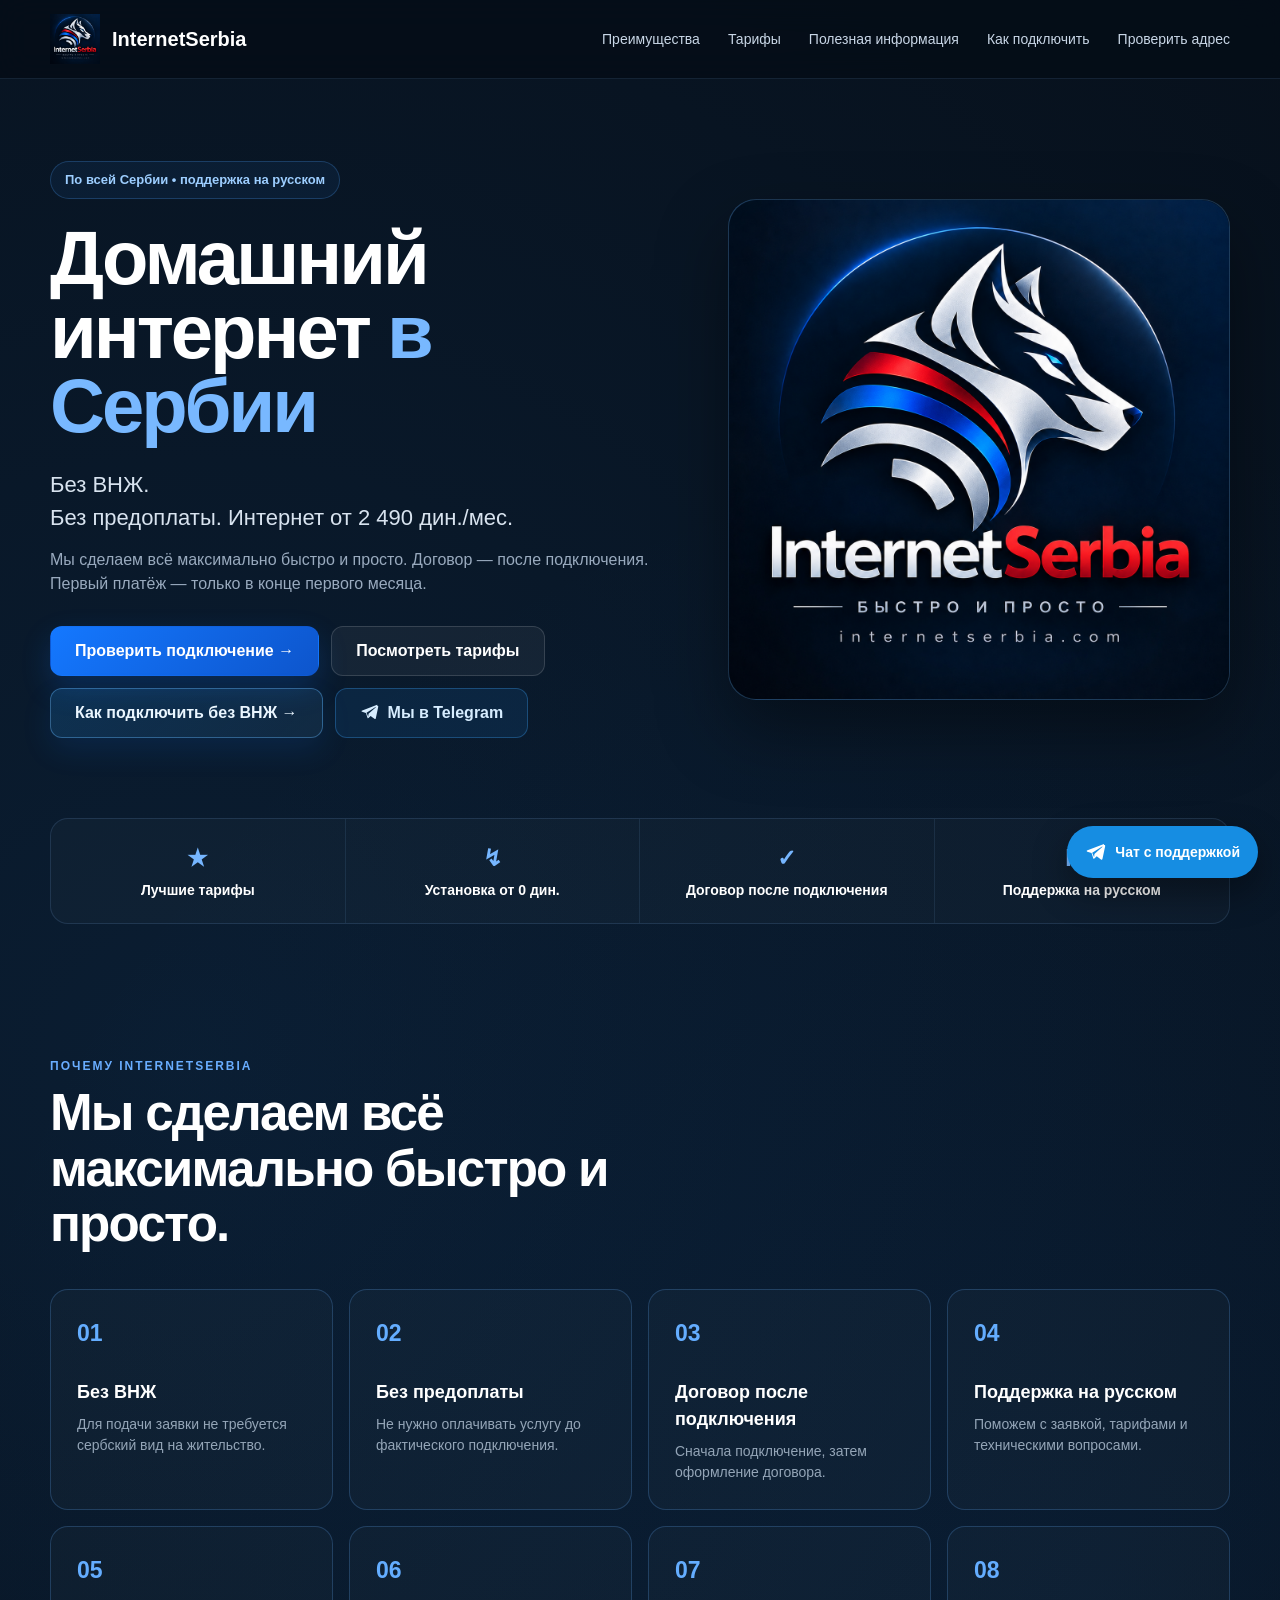
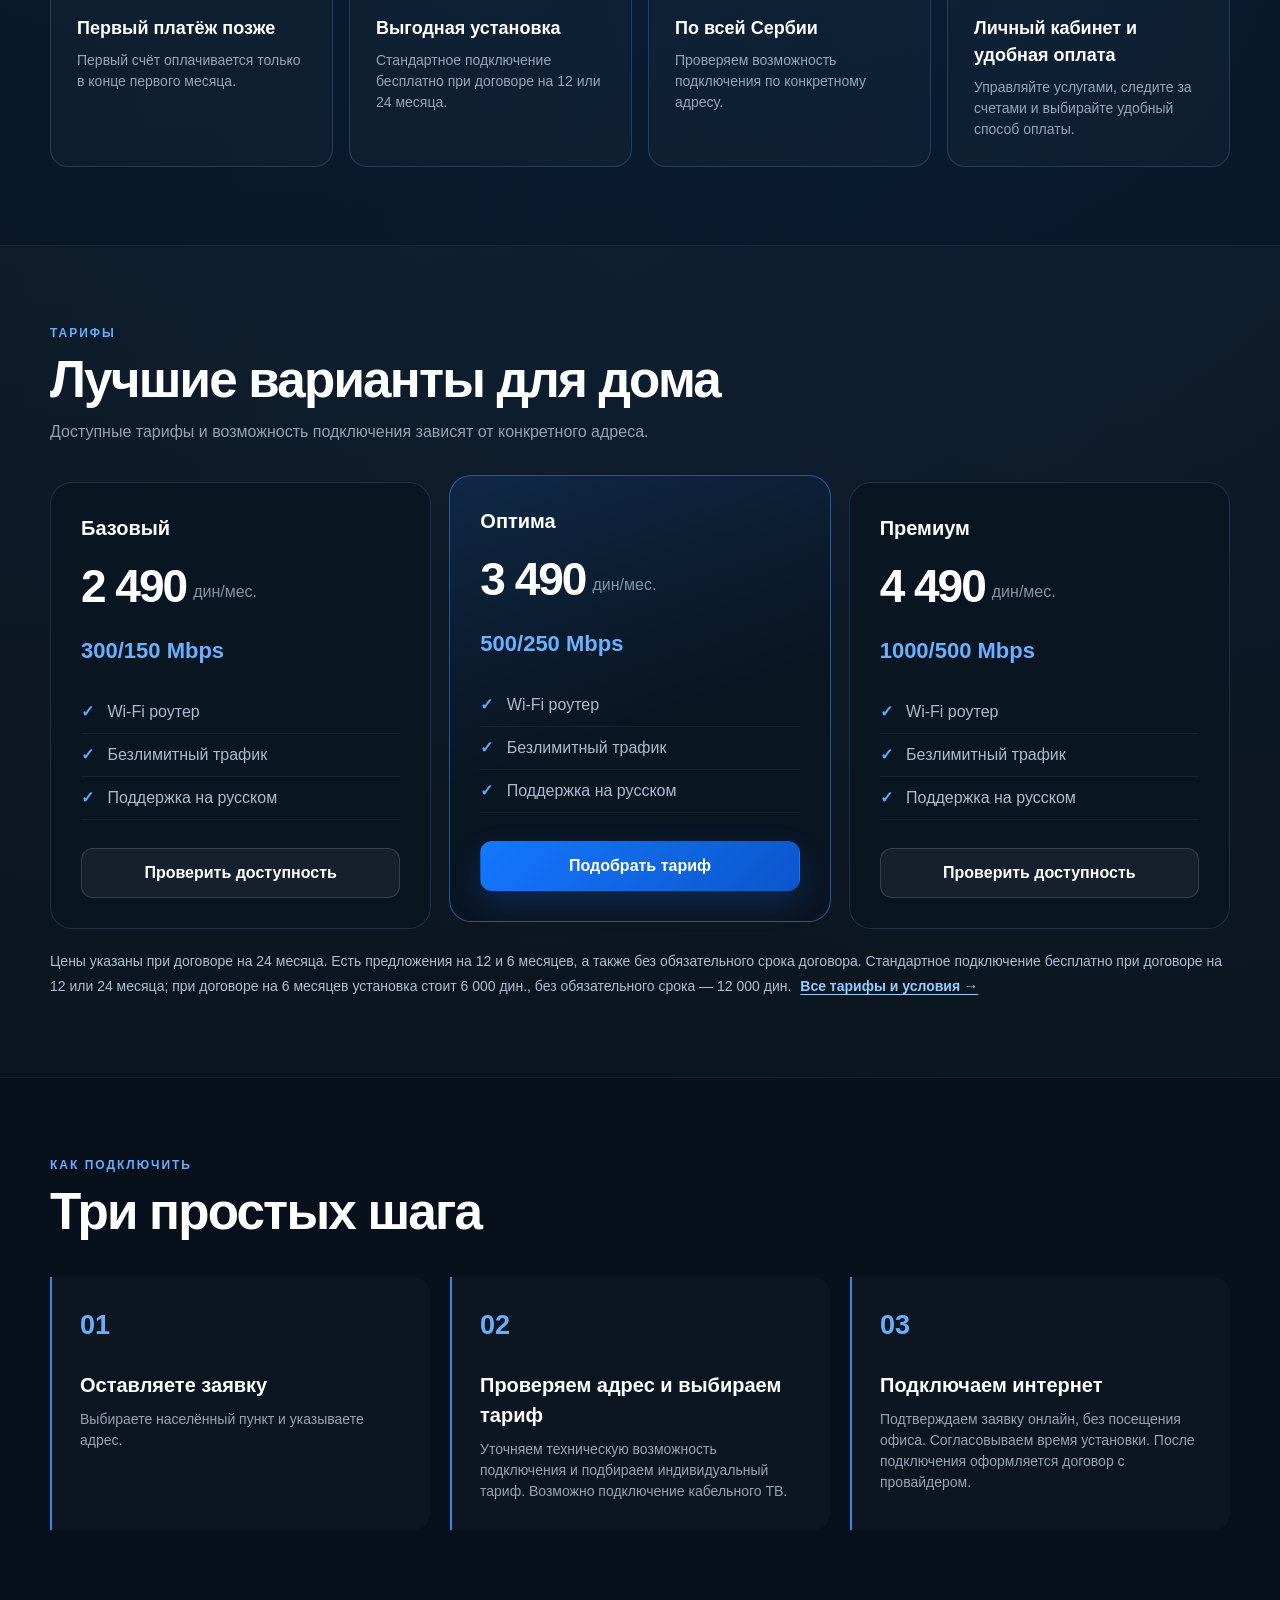
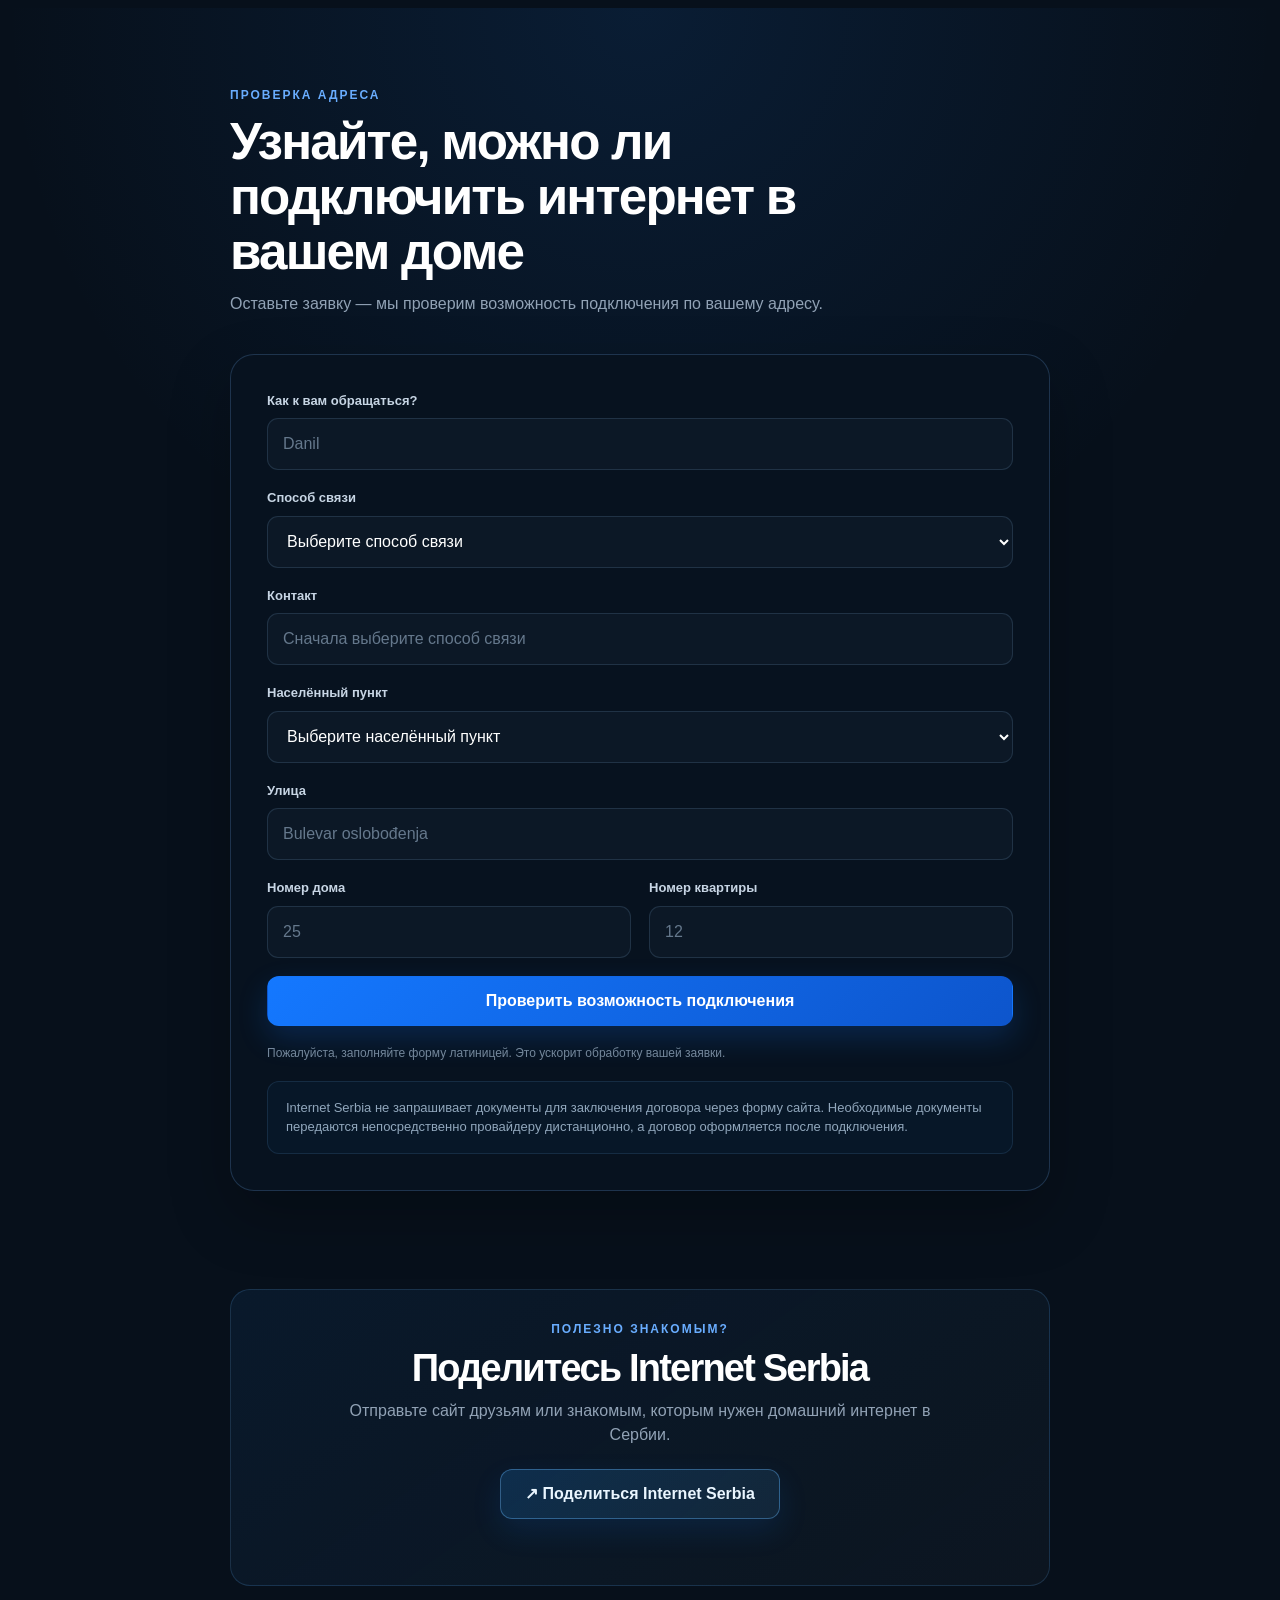
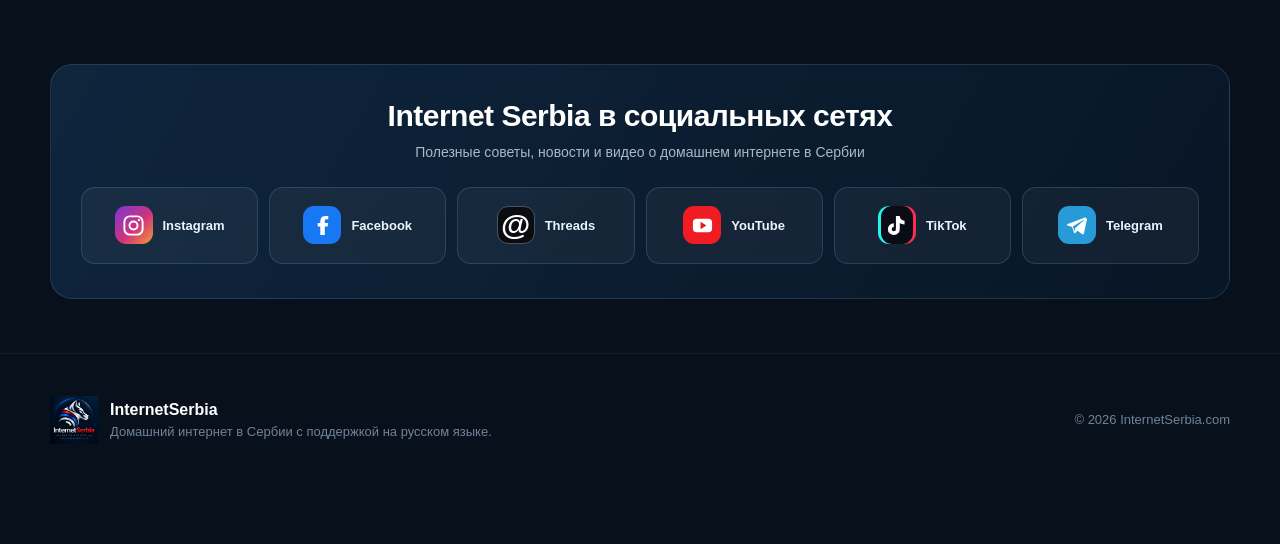
==== commit ae0eb04b: "Update index.html" ====
--- a/index.html
+++ b/index.html
@@ -14,7 +14,7 @@
 
 <meta
 name="description"
-content="Домашний интернет в Сербии от 2 090 дин./мес. Подключение без ВНЖ, онлайн-оформление и бесплатная поддержка на русском языке. Проверка адреса без предоплаты."
+content="Домашний интернет в Сербии от 2 490 дин./мес. Подключение без ВНЖ, онлайн-оформление и бесплатная поддержка на русском языке. Проверка адреса без предоплаты."
 >
 
 <meta
@@ -34,7 +34,7 @@
 
 <meta
 property="og:description"
-content="Домашний интернет в Сербии от 2 090 дин./мес. Без ВНЖ и предоплаты, онлайн-оформление, помощь на русском языке. Проверка адреса бесплатно."
+content="Домашний интернет в Сербии от 2 490 дин./мес. Без ВНЖ и предоплаты, онлайн-оформление, помощь на русском языке. Проверка адреса бесплатно."
 >
 
 <meta property="og:url" content="https://internetserbia.com/">
@@ -91,7 +91,7 @@
       "@id": "https://internetserbia.com/#webpage",
       "url": "https://internetserbia.com/",
       "name": "Домашний интернет в Сербии — подключение и тарифы",
-      "description": "Домашний интернет в Сербии от 2 090 дин./мес. Онлайн-оформление, подключение без ВНЖ и предоплаты, бесплатная поддержка на русском языке.",
+      "description": "Домашний интернет в Сербии от 2 490 дин./мес. Онлайн-оформление, подключение без ВНЖ и предоплаты, бесплатная поддержка на русском языке.",
       "inLanguage": "ru",
       "isPartOf": {
         "@id": "https://internetserbia.com/#website"
@@ -1230,7 +1230,7 @@
 Преимущества
 </a>
 
-<a href="#tariffs">
+<a href="tariffs.html">
 Тарифы
 </a>
 
@@ -1273,7 +1273,7 @@
 
 <p class="hero-lead">
 Без ВНЖ.<br>
-Без предоплаты. Интернет от 2 090 дин./мес.
+Без предоплаты. Интернет от 2 490 дин./мес.
 </p>
 
 <p class="hero-sub">
@@ -1592,7 +1592,7 @@
 <div class="price">
 
 <strong>
-2 090
+2 490
 </strong>
 
 <span>
@@ -1602,7 +1602,7 @@
 </div>
 
 <div class="speed">
-200/100 Mbps
+300/150 Mbps
 </div>
 
 <ul>
@@ -1623,7 +1623,7 @@
 
 <a
 class="btn btn-dark"
-href="#check"
+href="tariffs.html"
 >
 Проверить доступность
 </a>
@@ -1639,7 +1639,7 @@
 <div class="price">
 
 <strong>
-3 190
+3 490
 </strong>
 
 <span>
@@ -1649,7 +1649,7 @@
 </div>
 
 <div class="speed">
-450/225 Mbps
+500/250 Mbps
 </div>
 
 <ul>
@@ -1670,7 +1670,7 @@
 
 <a
 class="btn btn-blue"
-href="#check"
+href="tariffs.html"
 >
 Подобрать тариф
 </a>
@@ -1717,7 +1717,7 @@
 
 <a
 class="btn btn-dark"
-href="#check"
+href="tariffs.html"
 >
 Проверить доступность
 </a>
@@ -2651,3 +2651,5 @@
 </body>
 </html>
 
+
+
